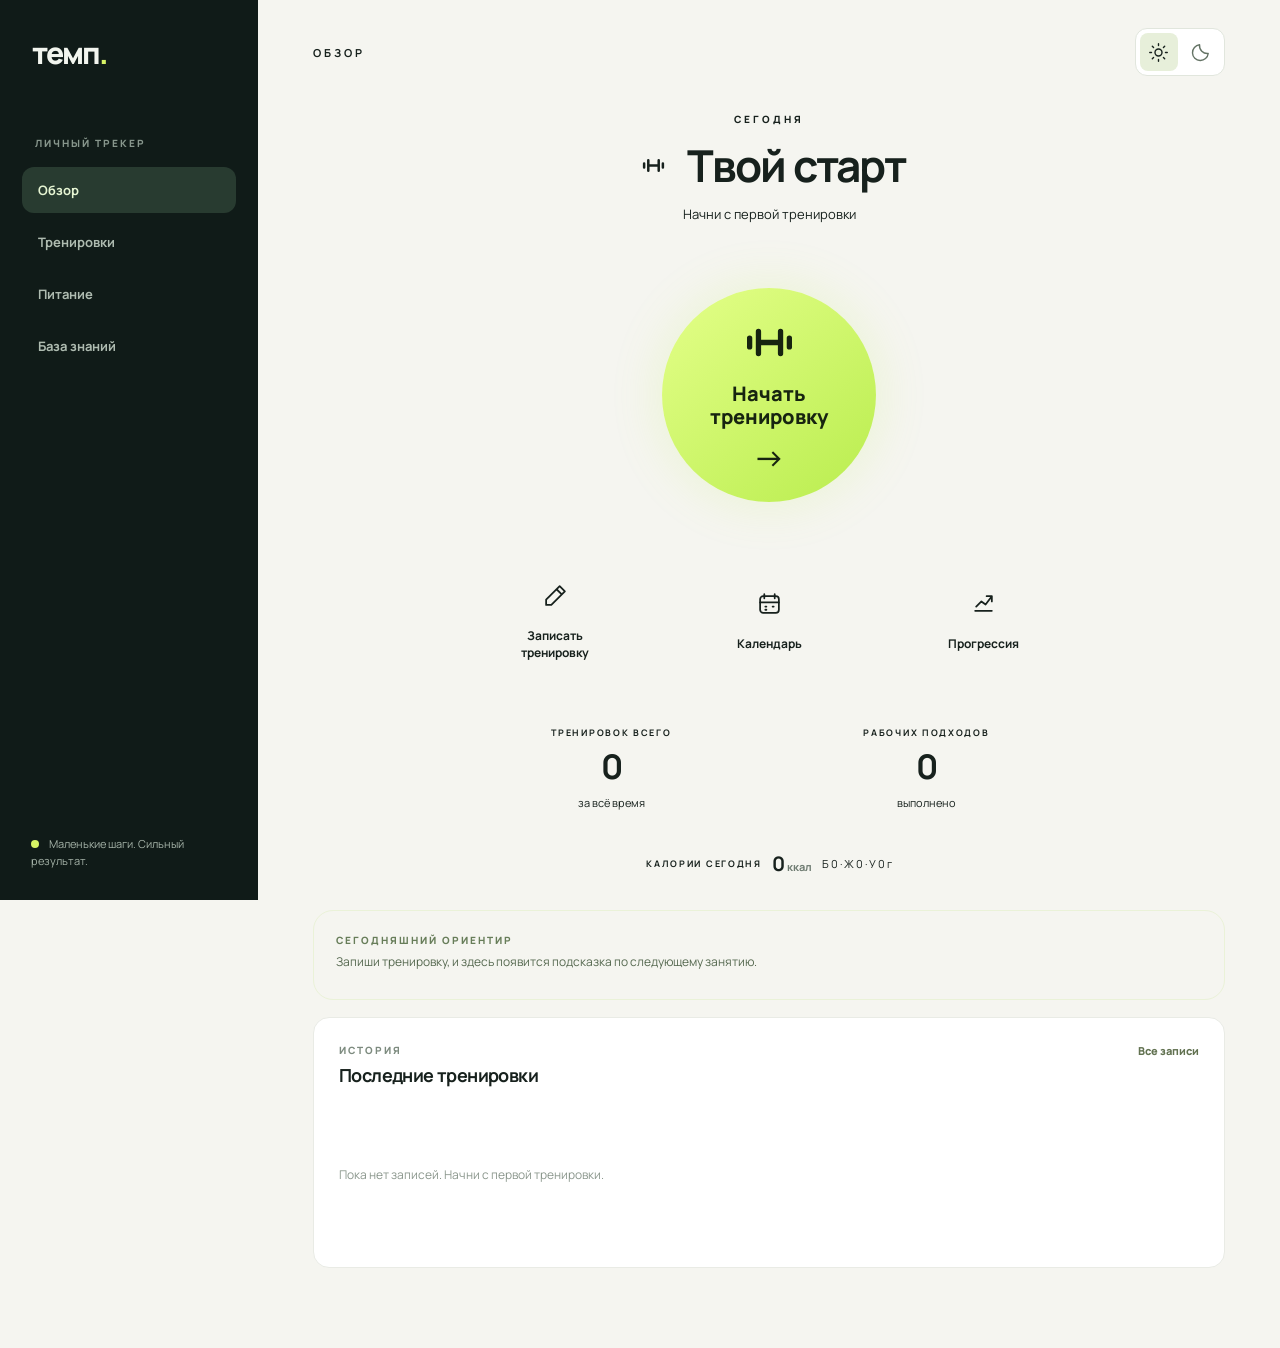
==== index.html @ 6037e53a "Update Темп web preview" ====
<!doctype html>
<html lang="ru">
  <head>
    <meta charset="UTF-8" />
    <meta name="viewport" content="width=device-width, initial-scale=1" />
    <meta name="theme-color" content="#101b18" />
    <meta name="description" content="Дневник тренировок и питания для активной жизни." />
    <link rel="manifest" href="./manifest.webmanifest" />
    <link rel="icon" href="./icon.svg" type="image/svg+xml" />
    <script>
      try {
        const savedTheme = localStorage.getItem("temp-theme-v1");
        document.documentElement.dataset.theme = ["light", "dark"].includes(savedTheme)
          ? savedTheme : (matchMedia("(prefers-color-scheme: dark)").matches ? "dark" : "light");
      } catch { document.documentElement.dataset.theme = "light"; }
    </script>
    <link rel="stylesheet" href="./styles.css?v=40" />
    <style>
      .live-past-sets > summary { display: list-item !important; text-align: left !important; justify-content: flex-start !important; }
      .live-past-title { margin-left: 0 !important; margin-right: auto !important; }
    </style>
    <title>Темп — тренировки и питание</title>
  </head>
  <body>
    <div class="app-shell">
      <aside class="sidebar" aria-label="Навигация">
        <a class="brand" href="#overview" aria-label="Темп, главная"><span>темп<span class="brand-dot">.</span></span></a>
        <div class="sidebar-caption">ЛИЧНЫЙ ТРЕКЕР</div>
        <nav class="nav-list" id="desktop-nav">
          <a href="#overview" data-page="overview"> Обзор</a>
          <a href="#training" data-page="training"> Тренировки</a>
          <a href="#nutrition" data-page="nutrition"> Питание</a>
          <a href="#learn" data-page="learn"> База знаний</a>
        </nav>
        <div class="sidebar-bottom"><span class="pulse-dot"></span> Маленькие шаги. Сильный результат.</div>
      </aside>

      <main id="main-content">
        <header class="topbar">
          <div><div class="eyebrow">ТВОЁ ПРОСТРАНСТВО ДЛЯ РОСТА</div><h1 id="page-title">Обзор</h1></div>
          <div class="topbar-actions"><div class="date-chip" id="today-label"></div><div class="theme-switch" role="group" aria-label="Тема оформления">
            <button type="button" data-theme-choice="light" aria-label="Светлая тема" aria-pressed="true" title="Светлая тема"><svg viewBox="0 0 24 24" aria-hidden="true"><circle cx="12" cy="12" r="4"/><path d="M12 2v2m0 16v2M2 12h2m16 0h2M4.93 4.93l1.42 1.42m11.3 11.3 1.42 1.42M4.93 19.07l1.42-1.42m11.3-11.3 1.42-1.42"/></svg></button>
            <button type="button" data-theme-choice="dark" aria-label="Тёмная тема" aria-pressed="false" title="Тёмная тема"><svg viewBox="0 0 24 24" aria-hidden="true"><path d="M20.8 13.1A9 9 0 0 1 10.9 3.2 9 9 0 1 0 20.8 13.1Z"/></svg></button>
          </div></div>
        </header>

        <section class="page active" id="overview" aria-labelledby="page-title">
          <div class="hero overview-launch">
            <div class="overview-focus"><span class="eyebrow" id="overview-focus-caption">СЕГОДНЯ</span><div class="overview-focus-title"><span class="overview-focus-icon"><svg viewBox="0 0 24 24" fill="none" stroke="currentColor" stroke-width="2.4" stroke-linecap="round" aria-hidden="true"><path d="M7 7v10M17 7v10M3 10v4M21 10v4M7 12h10"/></svg></span><h2 id="overview-focus-name">Твой старт</h2></div><p id="overview-focus-last">Начни с первой тренировки</p></div>
            <div class="start-orbit"><a class="overview-start" id="hero-start" href="#workout-flow"><svg viewBox="0 0 24 24" fill="none" stroke="currentColor" stroke-width="2.4" stroke-linecap="round" aria-hidden="true"><path d="M7 7v10M17 7v10M3 10v4M21 10v4M7 12h10"/></svg><span>Начать<br>тренировку</span><span class="start-arrow" aria-hidden="true">→</span></a></div>
            <div class="hero-actions overview-shortcuts"><a class="hero-record" id="hero-record" href="#workout-record"><span class="shortcut-icon"><svg viewBox="0 0 24 24" fill="none" stroke="currentColor" stroke-width="1.7" stroke-linecap="round" stroke-linejoin="round" aria-hidden="true"><path d="m16 3 5 5L8 21H3v-5Z M13 6l5 5"/></svg></span><span>Записать<br>тренировку</span></a><a class="hero-calendar" href="#calendar"><span class="shortcut-icon"><svg viewBox="0 0 24 24" fill="none" stroke="currentColor" stroke-width="1.7" stroke-linecap="round" aria-hidden="true"><rect x="3" y="5" width="18" height="16" rx="3"/><path d="M7 3v4m10-4v4M3 11h18M8 15h1m6 0h1m-8 3h1"/></svg></span><span>Календарь</span></a><a class="hero-progression" href="#progression"><span class="shortcut-icon"><svg viewBox="0 0 24 24" fill="none" stroke="currentColor" stroke-width="1.7" stroke-linecap="round" stroke-linejoin="round" aria-hidden="true"><path d="M4 19h16M5 15l5-5 4 3 6-8M15 5h5v5"/></svg></span><span>Прогрессия</span></a></div>
            <button class="hero-secondary" id="hero-new" type="button" hidden>Новая тренировка</button>
          </div>
          <div class="section-heading"><div><div class="eyebrow">ГЛАВНОЕ ЗА СЕГОДНЯ</div><h2>Всё под контролем</h2></div></div>
          <div class="stats-grid">
            <article class="stat-card"><span>Тренировок всего</span><strong id="stat-workouts">0</strong><small>за всё время</small></article>
            <article class="stat-card"><span>Рабочих подходов</span><strong id="stat-sets">0</strong><small>выполнено</small></article>
            <article class="stat-card"><span>Калории сегодня</span><strong id="stat-calories">0 <i>ккал</i></strong><small id="stat-macros">Б 0 · Ж 0 · У 0 г</small></article>
          </div>
          <section class="panel today-panel"><div class="eyebrow">СЕГОДНЯШНИЙ ОРИЕНТИР</div><div id="today-plan" class="empty-state">Запиши тренировку, и здесь появится подсказка по следующему занятию.</div></section>
          <div class="two-column">
            <article class="panel"><div class="panel-head"><div><div class="eyebrow">ИСТОРИЯ</div><h3>Последние тренировки</h3></div><a href="#training">Все записи</a></div><div id="recent-workouts" class="empty-state">Пока нет записей. Начни с первой тренировки.</div></article>
            <article class="panel timer-panel"><div class="eyebrow">МЕЖДУ ПОДХОДАМИ</div><h3>Время отдохнуть</h3><div class="timer-display" data-timer-display role="timer" aria-label="Оставшееся время отдыха">02:00</div><p data-timer-status>Выбери время и запусти таймер.</p><div class="timer-actions"><button type="button" data-timer-start="60">1 мин</button><button type="button" data-timer-start="90">1,5 мин</button><button type="button" data-timer-start="120" class="selected">2 мин</button><button type="button" data-timer-start="180">3 мин</button><button type="button" data-timer-stop>Сбросить</button></div></article>
          </div>
          <section class="panel summary-panel" id="latest-summary" hidden></section>
        </section>

        <section class="page" id="progression" aria-label="Прогрессия">
          <a class="record-back" href="#overview">К обзору</a>
          <div class="progression-intro"><div class="eyebrow">ТВОЙ ПРОГРЕСС</div><h2>Сильнее в своём темпе.</h2><p>Смотри изменения по упражнениям, ставь личные цели и выбирай следующий шаг нагрузки.</p></div>
          <details id="progression-profile-details" class="panel progression-profile-details" open><summary>Мой профиль</summary><form id="progression-profile"><div class="progression-profile-grid"><label>Масса тела, кг<input name="weight" type="number" min="20" max="300" step="any" placeholder="Например, 75" /></label><label>Пол для сравнения<select name="sex"><option value="">Не выбран</option><option value="male">Мужчина</option><option value="female">Женщина</option></select></label><label>Рост, см — необязательно<input name="height" type="number" min="100" max="250" step="1" placeholder="Например, 175" /></label><label>Опыт тренировок<select name="experience"><option value="new">Начинаю</option><option value="regular">Тренируюсь регулярно</option><option value="experienced">Есть опыт</option></select></label></div><button class="small-button" type="submit">Сохранить профиль</button><span id="progression-profile-status" class="form-help" role="status"></span><p class="form-help">Профиль хранится на этом устройстве. Масса тела и пол нужны для силовых ориентиров. Рост и опыт сохраняются для информации; личные графики работают без профиля.</p></form></details>
          <div class="progression-tabs" role="group" aria-label="Раздел прогрессии"><button class="food-chip" type="button" data-progression-tab="history" aria-pressed="true">Мой прогресс</button><button class="food-chip" type="button" data-progression-tab="next" aria-pressed="false">Следующий шаг</button><button class="food-chip" type="button" data-progression-tab="standards" aria-pressed="false">Ориентиры силы</button></div>
          <label class="progression-exercise-picker">Упражнение из моей истории<select id="progression-exercise"></select></label>
          <section class="panel progression-section" data-progression-panel="history"><div class="progression-filters"><label>Период<select id="progression-period"><option value="0">Всё время</option><option value="30">30 дней</option><option value="90">90 дней</option></select></label><label>Показатель<select id="progression-metric"><option value="topWeight">Рабочий вес</option><option value="bestEstimate">Оценка 1ПМ</option><option value="volume">Объём работы</option><option value="reps">Повторы</option></select></label></div><div id="progression-history"></div><p class="form-help">Учитываются выполненные занятия до сегодняшней даты. Объём — сумма веса × повторов. Сравнивай одинаковую технику и оборудование; рост объёма сам по себе не измеряет рост мышц.</p></section>
          <section class="panel progression-section" data-progression-panel="next" hidden><div id="progression-next"></div></section>
          <section class="panel progression-section" data-progression-panel="standards" hidden><h3>Ориентиры силы</h3><p class="form-help">Сравни расчётный максимум с приблизительными уровнями для своей массы тела. Здесь можно использовать результат из истории или ввести подход вручную.</p><label>Упражнение со штангой<select id="progression-lift"><option value="bench">Жим штанги лёжа</option><option value="squat">Приседания со штангой</option><option value="deadlift">Становая тяга</option></select></label><div class="progression-filters"><label>Вес с грифом, кг<input id="progression-lift-weight" type="number" min="0.5" max="1000" step="any" placeholder="Из истории" /></label><label>Повторы: 1–10<input id="progression-lift-reps" type="number" min="1" max="10" step="1" placeholder="Например, 5" /></label></div><div id="progression-standards-results"></div></section>
          <details class="panel progression-method"><summary>Как работает прогрессия</summary><p>Прогрессия — постепенное увеличение тренировочного стимула. Можно повышать рабочий вес, делать больше повторов или добавлять объём, сохраняя контроль движения и восстановление.</p><p>Практический вариант — двойная прогрессия: выбрать диапазон повторений, постепенно дойти до его верхней границы в рабочих подходах, затем немного увеличить вес. Конкретный темп зависит от программы, опыта и самочувствия.</p><p>Оценка 1ПМ показывает примерный максимум на одно повторение. Используем формулу Эпли: вес × (1 + повторы / 30); при одном повторе берём фактический вес. Для расчёта здесь используем подходы с 1–10 повторами. Это приближение, особенно для подходов с запасом повторений.</p><p>Числа в «Ориентирах силы» — коэффициенты сообщества Strength Level для мужчин и женщин. Они не учитывают возраст, рост, особенности техники и травмы. Личные изменения результатов полезнее для выбора следующей нагрузки.</p><div class="progression-source-list"><a href="https://acsm.org/resistance-training-guidelines-update-2026/" target="_blank" rel="noopener noreferrer">ACSM · рекомендации 2026</a><a href="https://pubmed.ncbi.nlm.nih.gov/19204579/" target="_blank" rel="noopener noreferrer">ACSM · модели прогрессии</a><a href="https://strengthlevel.com/strength-standards" target="_blank" rel="noopener noreferrer">Strength Level · силовые ориентиры</a></div></details>
        </section>

        <section class="page" id="training" aria-label="Тренировки">
          <div class="page-intro"><div><div class="eyebrow">ТВОЙ ДНЕВНИК</div><h2>Каждый подход<br />имеет значение.</h2><p>Здесь хранится история занятий, упражнений и прогресса. Новую тренировку можно начать за три коротких шага.</p></div><div class="intro-badge">01 / ДВИЖЕНИЕ</div></div>
          <section class="panel training-launch"><div><div class="eyebrow">БЫСТРЫЙ СТАРТ</div><h3>Готов к тренировке?</h3><p>Выбери группу мышц, проверь упражнения и начинай. Прошлые результаты уже будут под рукой.</p></div><button class="button button-dark" id="training-start" type="button">Начать тренировку </button></section>
          <div id="legacy-training-controls" hidden>
          <section class="panel template-panel"><div class="panel-head"><div><div class="eyebrow">ГОТОВЫЕ ДНИ</div><h3>Шаблоны тренировок</h3></div></div><div id="template-list" class="template-grid"></div></section>
          <div class="two-column training-layout">
            <section class="panel form-panel"><div class="panel-head"><div><div class="eyebrow">ПОДГОТОВКА</div><h3>Начать занятие</h3></div></div><form id="session-form"><label>Название тренировки <input name="title" type="text" maxlength="80" placeholder="Например, день ног" required /></label><div class="form-row"><label>Дата <input id="workout-date" name="date" type="date" required /></label><label>Вид активности <select name="activity"><option value="Силовая">Силовая</option><option value="Кроссфит">Кроссфит</option><option value="Бег">Бег</option><option value="Другая">Другая</option></select></label></div><button class="button button-dark" type="submit">Начать тренировку </button><p class="form-help">Выбранный шаблон подскажет упражнения. Их можно менять и дополнять.</p></form></section>
            <section class="panel timer-panel training-timer"><div class="eyebrow">МЕЖДУ ПОДХОДАМИ</div><h3>Таймер отдыха</h3><div class="timer-display" data-timer-display role="timer" aria-label="Оставшееся время отдыха">02:00</div><p data-timer-status>Выбери время и запусти таймер.</p><div class="timer-actions"><button type="button" data-timer-start="60">1 мин</button><button type="button" data-timer-start="90">1,5 мин</button><button type="button" data-timer-start="120" class="selected">2 мин</button><button type="button" data-timer-start="180">3 мин</button><button type="button" data-timer-stop>Сбросить</button></div><label class="auto-rest-label"><input type="checkbox" id="auto-rest" checked /> Автоматически запускать после подхода</label></section>
          </div>
          <section id="active-session" class="panel active-session" hidden></section>
          <section id="finish-summary" class="panel summary-panel" hidden></section>
          </div>
          <section class="panel log-panel session-history"><div class="panel-head"><div><div class="eyebrow">ТВОЙ ПУТЬ</div><h3>История тренировок</h3></div><span class="count-badge" id="workout-count">0 записей</span></div><div id="workout-list" class="empty-state">Здесь появятся твои тренировки.</div></section>
          <section class="panel progress-panel"><div class="panel-head"><div><div class="eyebrow">ПО КАЖДОМУ УПРАЖНЕНИЮ</div><h3>Личная история</h3></div></div><label class="history-date-label">Открыть упражнение <select id="exercise-select"><option value="">Выбери упражнение</option></select></label><div id="exercise-detail" class="empty-state">Выбери упражнение, чтобы увидеть все подходы, рекорды и график.</div></section>
          <section class="panel progress-panel"><div class="panel-head"><div><div class="eyebrow">ДИНАМИКА</div><h3>Прогресс и частота</h3></div></div><div id="progress-list" class="empty-state">После нескольких тренировок здесь появятся изменения по упражнениям.</div><div id="group-list"></div><p class="form-help">Объём = вес × повторения по всем подходам. Процент показывает изменение записанного объёма за последние 4 недели к предыдущим 4 неделям; это не измерение роста мышц.</p></section>
        </section>


        <section class="page" id="calendar" aria-label="Календарь тренировок">
          <div class="calendar-head"><div><div class="eyebrow">ТВОЙ ПЛАН</div><h2>Календарь тренировок</h2></div><button type="button" class="calendar-add" id="calendar-add" aria-label="Добавить тренировку">+</button></div>
          <section class="panel calendar-panel"><div class="calendar-month-bar"><button type="button" id="calendar-prev" aria-label="Предыдущий месяц">‹</button><h3 id="calendar-month"></h3><button type="button" id="calendar-next" aria-label="Следующий месяц">›</button></div><button type="button" class="text-button" id="calendar-today">Сегодня</button><div class="calendar-weekdays" aria-hidden="true"><span>Пн</span><span>Вт</span><span>Ср</span><span>Чт</span><span>Пт</span><span>Сб</span><span>Вс</span></div><div id="calendar-grid" class="calendar-grid"></div><div class="calendar-legend"><span><i class="calendar-mark done"></i>Завершено</span><span><i class="calendar-mark planned"></i>Запланировано</span></div></section>
          <section class="panel calendar-day-panel"><div class="panel-head"><h3 id="calendar-day-title"></h3></div><div id="calendar-day-list"></div></section>
        </section>
        <section class="page" id="workout-record" aria-label="Записать прошедшую тренировку">
          <div class="record-shell">
            <a class="record-back" href="#overview">К обзору</a>
            <div class="eyebrow">УЖЕ ПОТРЕНИРОВАЛСЯ</div>
            <h2 class="flow-title">Записать тренировку</h2>
            <p class="flow-subtitle">Укажи дату, упражнения и сделанные подходы. Результаты попадут в историю и статистику.</p>
            <div id="record-wizard" hidden></div>
            <form id="record-workout-form">
              <div class="panel record-details">
                <label>Дата тренировки<input name="date" type="date" required /></label>
                <details id="record-extra-details" class="record-extra-details" open>
                  <summary>Дополнительно</summary>
                  <div class="record-extra-fields">
                    <label>Название тренировки<input name="title" type="text" maxlength="80" placeholder="Название по выбранным группам" required /></label>
                    <label>Вид активности<select name="activity"><option>Силовая</option><option>Кроссфит</option><option>Бег</option><option>Другая</option></select></label>
                    <label>Длительность, минут — необязательно<input name="duration" type="number" min="1" max="1440" step="1" placeholder="Например, 60" /></label>
                  </div>
                </details>
              </div>
              <datalist id="record-exercise-options"></datalist>
              <div id="record-exercises"></div>
              <button type="button" class="small-button record-add-exercise" id="record-add-exercise">Добавить упражнение</button>
              <button type="submit" class="button button-dark record-save">Сохранить тренировку </button>
            </form>
          </div>
        </section>

        <section class="page" id="workout-flow" aria-label="Подготовка тренировки">
          <div class="flow-shell"><header class="flow-top"><button class="flow-back" id="flow-back" type="button">Назад</button><span id="flow-counter">Шаг 1 из 3</span><button class="flow-close" id="flow-close" type="button">Закрыть</button></header><div class="flow-progress" aria-hidden="true"><span id="flow-progress-fill"></span></div><div id="flow-content"></div><button class="button button-dark flow-primary" id="flow-next" type="button" disabled>Далее </button></div>
        </section>

        <section class="page" id="workout-live" aria-label="Активная тренировка">
          <div class="live-shell"><header class="live-top"><div><div class="eyebrow">ТРЕНИРОВКА ИДЁТ</div><h2 id="live-title">Тренировка</h2><span id="live-duration">00:00:00</span></div></header><div id="live-exercise-nav" class="live-exercise-nav"></div><div class="live-reorder-hint"><span>Удерживай упражнение, чтобы изменить порядок.</span><button type="button" id="live-reorder-dismiss" aria-label="Закрыть подсказку">×</button></div><div id="live-content"></div><div class="live-workout-end"><button class="live-finish" id="live-finish" type="button">Завершить тренировку</button></div></div><div class="live-confirm" id="live-confirm" hidden><div class="live-confirm-card" role="dialog" aria-modal="true" aria-labelledby="live-confirm-title"><div class="eyebrow">ЗАВЕРШЕНИЕ</div><h3 id="live-confirm-title">Завершить тренировку?</h3><p>Записанные подходы сохранятся, и ты увидишь результат занятия.</p><div><button type="button" id="live-confirm-cancel">Продолжить занятие</button><button type="button" id="live-confirm-yes">Завершить тренировку</button></div></div></div>
        </section>

        <section class="page" id="workout-result" aria-label="Результат тренировки"><div class="result-shell" id="result-content"></div></section>

        <section class="page" id="nutrition" aria-label="Питание">
          <div class="page-intro"><div><div class="eyebrow">ТОПЛИВО ДЛЯ ТЕЛА</div><h2>Питание<br />без догадок.</h2><p>Выбирай блюда, указывай порцию — калории и БЖУ посчитаются автоматически.</p></div><div class="intro-badge">02 / ПИТАНИЕ</div></div>
          <div class="macro-grid"><div class="macro-card"><span>КАЛОРИИ</span><strong id="total-calories">0</strong><small>ккал <span class="macro-period">сегодня</span></small></div><div class="macro-card"><span>БЕЛКИ</span><strong id="total-protein">0</strong><small>г <span class="macro-period">сегодня</span></small></div><div class="macro-card"><span>ЖИРЫ</span><strong id="total-fat">0</strong><small>г <span class="macro-period">сегодня</span></small></div><div class="macro-card"><span>УГЛЕВОДЫ</span><strong id="total-carbs">0</strong><small>г <span class="macro-period">сегодня</span></small></div></div>
          <div class="nutrition-layout">
            <section class="panel food-catalog-panel">
              <form id="food-form">
                <div class="food-context-row"><label>Дата<input id="food-date" name="date" type="date" required /></label><select name="meal" hidden aria-label="Приём пищи"><option>Завтрак</option><option>Обед</option><option>Ужин</option><option>Перекус</option></select></div>
                <div id="food-meal-buttons" class="food-chip-row" role="group" aria-label="Приём пищи"></div>
                <label class="food-search-label">Что ели?<input id="food-search" type="search" placeholder="Например, борщ, овсянка или банан" autocomplete="off" /></label>
                <div class="food-results-head"><span id="food-results-caption"></span><button type="button" id="food-own-mode" class="text-button">+ Своё блюдо</button></div>
                <div id="food-search-results" class="food-search-results"></div>
                <div id="food-tabs" class="food-chip-row" role="group" aria-label="Список продуктов"></div>
                <details class="food-category-picker" open><summary>Категории</summary><div id="food-categories" class="food-chip-row" role="group" aria-label="Категории продуктов"></div></details>
                <section id="food-entry" class="food-entry" hidden>
                  <div class="panel-head"><h3 id="food-selected-name"></h3><button type="button" id="food-entry-close" class="icon-button" aria-label="Отменить добавление">×</button></div>
                  <p id="food-selected-source" class="form-help"></p>
                  <fieldset id="food-own-fields" hidden disabled><label>Название блюда<input id="food-own-name" type="text" maxlength="80" required /></label><p class="form-help">Значения на 100 г</p><div class="food-own-grid"><label>Ккал<input id="food-own-calories" type="number" min="0" max="10000" step="any" required /></label><label>Белки, г<input id="food-own-protein" type="number" min="0" max="100" step="any" required /></label><label>Жиры, г<input id="food-own-fat" type="number" min="0" max="100" step="any" required /></label><label>Углеводы, г<input id="food-own-carbs" type="number" min="0" max="100" step="any" required /></label></div></fieldset>
                  <div class="food-chip-row food-portion-options"><button type="button" class="food-chip" data-food-portion="100">100 г</button><button type="button" class="food-chip" data-food-portion="portion">Средняя порция</button><button type="button" class="food-chip" data-food-portion="custom">Свой вес</button></div>
                  <label>Сколько съели, г<input id="food-grams" type="text" inputmode="decimal" required disabled /></label>
                  <p id="food-portion-note" class="form-help"></p><div id="food-preview" class="food-preview" aria-live="polite"></div>
                  <button class="button button-dark" id="food-save" type="submit">Добавить в дневник</button>
                </section>
              </form>
              <details class="food-source-details"><summary>О справочнике</summary><p>101 продукт и блюдо из <a href="https://fdc.nal.usda.gov/download-datasets/" target="_blank" rel="noopener noreferrer">USDA FoodData Central · FNDDS 2021–2023</a>, открытые данные CC0. Названия переведены на русский. Порции взяты из справочных бытовых мер USDA; это ориентиры, а не измеренный средний вес. У готового блюда БЖУ зависят от рецепта. Если нужной позиции нет, добавь своё блюдо.</p></details>
            </section>
            <section class="panel food-diary-panel"><div class="panel-head"><div><div class="eyebrow">ДНЕВНИК ПИТАНИЯ</div><h3>Записи за <span id="food-list-date">сегодня</span></h3></div></div><label class="history-date-label">Посмотреть дату<input id="food-view-date" type="date" /></label><div id="food-list"></div></section>
          </div>
        </section>

        <section class="page" id="learn" aria-label="База знаний"><div class="page-intro"><div><div class="eyebrow">УЧИСЬ В СВОЁМ ТЕМПЕ</div><h2>Сильный старт<br />начинается с основ.</h2><p>Короткие ориентиры для тех, кто только выстраивает привычку тренироваться.</p></div><div class="intro-badge">03 / ЗНАНИЯ</div></div><div class="knowledge-tabs" role="tablist" aria-label="Разделы знаний"><button id="knowledge-exercises-tab" type="button" role="tab" aria-selected="true" aria-controls="knowledge-exercises">Упражнения</button><button id="knowledge-basics-tab" type="button" role="tab" aria-selected="false" aria-controls="knowledge-basics" tabindex="-1">Основы</button></div><div id="knowledge-exercises" role="tabpanel" aria-labelledby="knowledge-exercises-tab"><div class="exercise-library-intro"><h3>Упражнения по группам мышц</h3><p>Выбери группу и открой упражнение, чтобы посмотреть технику. Многие упражнения нагружают сразу несколько групп мышц.</p></div><div class="muscle-filters" role="group" aria-label="Группы мышц"><button type="button" data-muscle="legs" aria-pressed="true" aria-controls="muscle-legs">Ноги<span>6</span></button><button type="button" data-muscle="glutes" aria-pressed="false" aria-controls="muscle-glutes">Ягодицы<span>5</span></button><button type="button" data-muscle="back" aria-pressed="false" aria-controls="muscle-back">Спина<span>5</span></button><button type="button" data-muscle="chest" aria-pressed="false" aria-controls="muscle-chest">Грудь<span>5</span></button><button type="button" data-muscle="shoulders" aria-pressed="false" aria-controls="muscle-shoulders">Плечи<span>4</span></button><button type="button" data-muscle="arms" aria-pressed="false" aria-controls="muscle-arms">Руки<span>5</span></button><button type="button" data-muscle="core" aria-pressed="false" aria-controls="muscle-core">Пресс и корпус<span>5</span></button></div><section id="muscle-legs" class="muscle-section" aria-label="Ноги"><div class="section-heading"><h3>Ноги</h3><p>6 популярных упражнений</p></div><div class="exercise-library-list"><details class="exercise-guide"><summary><div><h4>Приседания со штангой</h4><p>Квадрицепсы, ягодицы</p></div><svg viewBox="0 0 24 24" aria-hidden="true"><path d="m6 9 6 6 6-6"/></svg></summary><div class="exercise-guide-body"><h5>Как выполнять</h5><ol><li>Поставь стопы примерно на ширине плеч, носки слегка разверни. Штанга лежит на верхней части спины, а не на шее.</li><li>Напряги корпус и опустись, сгибая колени и таз. Колени движутся в направлении носков, стопы остаются на полу.</li><li>Поднимись без рывка. Выбирай глубину, на которой сохраняешь устойчивость и контроль спины.</li></ol></div></details><details class="exercise-guide"><summary><div><h4>Жим ногами</h4><p>Квадрицепсы, ягодицы</p></div><svg viewBox="0 0 24 24" aria-hidden="true"><path d="m6 9 6 6 6-6"/></svg></summary><div class="exercise-guide-body"><h5>Как выполнять</h5><ol><li>Прижми спину и таз к спинке, поставь стопы на платформу примерно на ширине плеч.</li><li>Опускай платформу, пока таз остаётся прижатым к сиденью. Колени направляй по линии носков.</li><li>Выжми платформу, сохраняя небольшой запас до полного выпрямления коленей. Не отрывай таз и не помогай руками.</li></ol></div></details><details class="exercise-guide"><summary><div><h4>Выпады с гантелями</h4><p>Квадрицепсы, ягодицы</p></div><svg viewBox="0 0 24 24" aria-hidden="true"><path d="m6 9 6 6 6-6"/></svg></summary><div class="exercise-guide-body"><h5>Как выполнять</h5><ol><li>Встань ровно, гантели держи по бокам. Сделай шаг назад, оставляя стопы на двух параллельных линиях.</li><li>Опускайся, сгибая обе ноги; передняя стопа полностью на полу. Корпус остаётся устойчивым.</li><li>Оттолкнись передней ногой и вернись в исходное положение. Не заваливай колено внутрь.</li></ol></div></details><details class="exercise-guide"><summary><div><h4>Разгибание ног</h4><p>Квадрицепсы</p></div><svg viewBox="0 0 24 24" aria-hidden="true"><path d="m6 9 6 6 6-6"/></svg></summary><div class="exercise-guide-body"><h5>Как выполнять</h5><ol><li>Настрой сиденье так, чтобы коленный сустав совпадал с осью тренажёра. Валик расположи над голеностопом.</li><li>Разгибай ноги плавно, удерживая таз и спину на сиденье.</li><li>Медленно опусти вес. Не подбрасывай его и не ударяй коленями в крайнее положение.</li></ol></div></details><details class="exercise-guide"><summary><div><h4>Сгибание ног</h4><p>Задняя поверхность бедра</p></div><svg viewBox="0 0 24 24" aria-hidden="true"><path d="m6 9 6 6 6-6"/></svg></summary><div class="exercise-guide-body"><h5>Как выполнять</h5><ol><li>Настрой тренажёр под свой рост: колено совпадает с осью вращения, валик лежит на нижней части голени.</li><li>Сгибай колени, не поднимая таз и не прогибаясь в пояснице.</li><li>Верни ноги плавно, сохраняя контроль. Не используй рывок корпуса.</li></ol></div></details><details class="exercise-guide"><summary><div><h4>Подъёмы на носки</h4><p>Икры</p></div><svg viewBox="0 0 24 24" aria-hidden="true"><path d="m6 9 6 6 6-6"/></svg></summary><div class="exercise-guide-body"><h5>Как выполнять</h5><ol><li>Встань у опоры или в тренажёре. Держи корпус ровно; колени не блокируй.</li><li>Поднимись на носки настолько высоко, насколько можешь без потери равновесия.</li><li>Медленно опусти пятки. Не пружинь и не заваливай стопы наружу.</li></ol></div></details></div></section><section id="muscle-glutes" class="muscle-section" hidden aria-label="Ягодицы"><div class="section-heading"><h3>Ягодицы</h3><p>5 популярных упражнений</p></div><div class="exercise-library-list"><details class="exercise-guide"><summary><div><h4>Ягодичный мост</h4><p>Ягодицы</p></div><svg viewBox="0 0 24 24" aria-hidden="true"><path d="m6 9 6 6 6-6"/></svg></summary><div class="exercise-guide-body"><h5>Как выполнять</h5><ol><li>Ляг на спину, согни ноги и поставь стопы на пол. В верхней точке голени примерно вертикальны.</li><li>Подними таз, опираясь на стопы и напрягая ягодицы.</li><li>Остановись, когда корпус и бёдра образуют линию. Не переразгибай поясницу; опускай таз плавно.</li></ol></div></details><details class="exercise-guide"><summary><div><h4>Хип-траст</h4><p>Ягодицы</p></div><svg viewBox="0 0 24 24" aria-hidden="true"><path d="m6 9 6 6 6-6"/></svg></summary><div class="exercise-guide-body"><h5>Как выполнять</h5><ol><li>Упрись верхней частью спины в устойчивую скамью. Поставь стопы на пол; при использовании штанги положи мягкую накладку на таз.</li><li>Подними таз, удерживая подбородок слегка опущенным и рёбра под контролем.</li><li>Вверху голени примерно вертикальны, движение заканчивается разгибанием таза, а не поясницы. Опусти вес плавно.</li></ol></div></details><details class="exercise-guide"><summary><div><h4>Румынская тяга</h4><p>Ягодицы, задняя поверхность бедра</p></div><svg viewBox="0 0 24 24" aria-hidden="true"><path d="m6 9 6 6 6-6"/></svg></summary><div class="exercise-guide-body"><h5>Как выполнять</h5><ol><li>Поставь стопы на ширине таза. Держи вес перед собой, колени слегка согни.</li><li>Отводи таз назад, ведя вес близко к ногам. Сохраняй устойчивую спину и напряжённый корпус.</li><li>Опускайся до натяжения задней поверхности бедра без округления спины. Вернись, разгибая таз; не отклоняйся назад.</li></ol></div></details><details class="exercise-guide"><summary><div><h4>Болгарские выпады</h4><p>Ягодицы, квадрицепсы</p></div><svg viewBox="0 0 24 24" aria-hidden="true"><path d="m6 9 6 6 6-6"/></svg></summary><div class="exercise-guide-body"><h5>Как выполнять</h5><ol><li>Положи подъём задней стопы на невысокую устойчивую скамью. Переднюю стопу поставь достаточно далеко для устойчивого приседа.</li><li>Опускай таз вниз, сгибая переднюю ногу. Держи колено по линии носка; небольшой наклон корпуса допустим.</li><li>Поднимись за счёт передней ноги. Начни без веса и используй опору, если сложно удержать равновесие.</li></ol></div></details><details class="exercise-guide"><summary><div><h4>Отведение ноги в кроссовере</h4><p>Ягодицы</p></div><svg viewBox="0 0 24 24" aria-hidden="true"><path d="m6 9 6 6 6-6"/></svg></summary><div class="exercise-guide-body"><h5>Как выполнять</h5><ol><li>Закрепи манжету на голени, встань лицом к блоку и возьмись за опору. Корпус устойчивый.</li><li>Отведи ногу назад небольшой контролируемой амплитудой.</li><li>Верни ногу плавно. Не раскачивай корпус и не заменяй движение прогибом в пояснице.</li></ol></div></details></div></section><section id="muscle-back" class="muscle-section" hidden aria-label="Спина"><div class="section-heading"><h3>Спина</h3><p>5 популярных упражнений</p></div><div class="exercise-library-list"><details class="exercise-guide"><summary><div><h4>Тяга верхнего блока</h4><p>Широчайшие, верх спины</p></div><svg viewBox="0 0 24 24" aria-hidden="true"><path d="m6 9 6 6 6-6"/></svg></summary><div class="exercise-guide-body"><h5>Как выполнять</h5><ol><li>Настрой упор для бёдер, возьмись за рукоять удобным хватом. Корпус слегка отклонён назад.</li><li>Тяни рукоять к верхней части груди, направляя локти вниз. Не тяни блок за голову.</li><li>Верни руки плавно, без раскачивания корпуса и рывка поясницей.</li></ol></div></details><details class="exercise-guide"><summary><div><h4>Горизонтальная тяга</h4><p>Средняя часть спины, широчайшие</p></div><svg viewBox="0 0 24 24" aria-hidden="true"><path d="m6 9 6 6 6-6"/></svg></summary><div class="exercise-guide-body"><h5>Как выполнять</h5><ol><li>Сядь устойчиво, колени слегка согнуты. Держи спину в удобном нейтральном положении.</li><li>Тяни рукоять к нижним рёбрам, направляя локти назад и сближая лопатки без чрезмерного подъёма плеч.</li><li>Плавно выпрями руки. Не превращай упражнение в наклоны корпуса вперёд и назад.</li></ol></div></details><details class="exercise-guide"><summary><div><h4>Тяга гантели с опорой</h4><p>Широчайшие, средняя часть спины</p></div><svg viewBox="0 0 24 24" aria-hidden="true"><path d="m6 9 6 6 6-6"/></svg></summary><div class="exercise-guide-body"><h5>Как выполнять</h5><ol><li>Обопрись рукой на устойчивую скамью. Отведи таз назад и удерживай корпус почти параллельно полу.</li><li>Тяни гантель к тазу, ведя локоть назад. Не разворачивай корпус вслед за весом.</li><li>Опускай гантель плавно и сохраняй устойчивость поясницы.</li></ol></div></details><details class="exercise-guide"><summary><div><h4>Подтягивания</h4><p>Широчайшие, бицепс</p></div><svg viewBox="0 0 24 24" aria-hidden="true"><path d="m6 9 6 6 6-6"/></svg></summary><div class="exercise-guide-body"><h5>Как выполнять</h5><ol><li>Возьмись за перекладину удобным хватом. Начни из контролируемого виса, без болезненного натяжения плеч.</li><li>Подтягивай корпус, направляя локти вниз, без махов ногами и рывков.</li><li>Опускайся плавно. При необходимости используй тренажёр с противовесом или резинку.</li></ol></div></details><details class="exercise-guide"><summary><div><h4>Тяга штанги в наклоне</h4><p>Средняя часть спины, широчайшие</p></div><svg viewBox="0 0 24 24" aria-hidden="true"><path d="m6 9 6 6 6-6"/></svg></summary><div class="exercise-guide-body"><h5>Как выполнять</h5><ol><li>Слегка согни колени, отведи таз назад и наклони корпус. Напряги корпус, удерживай спину устойчивой.</li><li>Тяни штангу к нижним рёбрам или верхней части живота, не меняя угол корпуса.</li><li>Опусти вес плавно. Не подбрасывай штангу разгибанием поясницы.</li></ol></div></details></div></section><section id="muscle-chest" class="muscle-section" hidden aria-label="Грудь"><div class="section-heading"><h3>Грудь</h3><p>5 популярных упражнений</p></div><div class="exercise-library-list"><details class="exercise-guide"><summary><div><h4>Жим лёжа</h4><p>Грудные, трицепс</p></div><svg viewBox="0 0 24 24" aria-hidden="true"><path d="m6 9 6 6 6-6"/></svg></summary><div class="exercise-guide-body"><h5>Как выполнять</h5><ol><li>Ляг на скамью: стопы на полу, таз и верх спины на опоре. Лопатки устойчивы, запястья над предплечьями.</li><li>Опускай штангу к груди плавно; локти не разводи строго в стороны. Выбери комфортную для плеч траекторию.</li><li>Выжми вес без отрыва таза и отбива от груди. Используй страховочные упоры или помощь страхующего.</li></ol></div></details><details class="exercise-guide"><summary><div><h4>Жим гантелей лёжа</h4><p>Грудные, трицепс</p></div><svg viewBox="0 0 24 24" aria-hidden="true"><path d="m6 9 6 6 6-6"/></svg></summary><div class="exercise-guide-body"><h5>Как выполнять</h5><ol><li>Ляг на скамью, поставь стопы на пол. Держи гантели над грудью, кисти устойчивы.</li><li>Плавно опускай гантели по бокам груди до комфортной глубины. Предплечья примерно вертикальны.</li><li>Выжми гантели, не сталкивая их и не поднимая плечи к ушам.</li></ol></div></details><details class="exercise-guide"><summary><div><h4>Жим гантелей на наклонной скамье</h4><p>Верх грудных, передние дельты</p></div><svg viewBox="0 0 24 24" aria-hidden="true"><path d="m6 9 6 6 6-6"/></svg></summary><div class="exercise-guide-body"><h5>Как выполнять</h5><ol><li>Установи небольшой наклон скамьи — примерно 15–30 градусов. Прижми таз и верх спины к опоре.</li><li>Опускай гантели по бокам верхней части груди, удерживая локти под кистями.</li><li>Выжми вес плавно. Не увеличивай прогиб поясницы ради завершения повторения.</li></ol></div></details><details class="exercise-guide"><summary><div><h4>Отжимания</h4><p>Грудные, трицепс, корпус</p></div><svg viewBox="0 0 24 24" aria-hidden="true"><path d="m6 9 6 6 6-6"/></svg></summary><div class="exercise-guide-body"><h5>Как выполнять</h5><ol><li>Поставь ладони немного шире плеч. Удерживай корпус ровной линией от головы до пяток.</li><li>Сгибай локти, опуская грудь к полу. Локти направляй немного назад, а не строго в стороны.</li><li>Оттолкнись от пола без провисания поясницы. Для облегчения опирайся руками на устойчивую возвышенность.</li></ol></div></details><details class="exercise-guide"><summary><div><h4>Сведение рук в кроссовере</h4><p>Грудные</p></div><svg viewBox="0 0 24 24" aria-hidden="true"><path d="m6 9 6 6 6-6"/></svg></summary><div class="exercise-guide-body"><h5>Как выполнять</h5><ol><li>Настрой блоки примерно на уровне плеч, встань устойчиво. Локти слегка согнуты.</li><li>Своди руки перед грудью по дуге, сохраняя угол в локтях и устойчивый корпус.</li><li>Разведи руки плавно до комфортного растяжения. Не уводи плечи далеко назад.</li></ol></div></details></div></section><section id="muscle-shoulders" class="muscle-section" hidden aria-label="Плечи"><div class="section-heading"><h3>Плечи</h3><p>4 популярных упражнений</p></div><div class="exercise-library-list"><details class="exercise-guide"><summary><div><h4>Жим гантелей сидя</h4><p>Передние и средние дельты, трицепс</p></div><svg viewBox="0 0 24 24" aria-hidden="true"><path d="m6 9 6 6 6-6"/></svg></summary><div class="exercise-guide-body"><h5>Как выполнять</h5><ol><li>Сядь на скамью со спинкой, стопы на полу. Держи гантели у плеч, локти немного перед корпусом.</li><li>Выжми гантели вверх в комфортной траектории. Не выгибай поясницу и не поднимай рёбра.</li><li>Опусти вес плавно до удобной для плеч глубины.</li></ol></div></details><details class="exercise-guide"><summary><div><h4>Махи гантелями в стороны</h4><p>Средние дельты</p></div><svg viewBox="0 0 24 24" aria-hidden="true"><path d="m6 9 6 6 6-6"/></svg></summary><div class="exercise-guide-body"><h5>Как выполнять</h5><ol><li>Встань устойчиво, держи лёгкие гантели по бокам. Локти слегка согни.</li><li>Поднимай руки в стороны и немного вперёд примерно до уровня плеч.</li><li>Опускай вес медленно. Не раскачивай корпус, не пожимай плечами и не разворачивай кисти резко вниз.</li></ol></div></details><details class="exercise-guide"><summary><div><h4>Обратная бабочка</h4><p>Задние дельты, верх спины</p></div><svg viewBox="0 0 24 24" aria-hidden="true"><path d="m6 9 6 6 6-6"/></svg></summary><div class="exercise-guide-body"><h5>Как выполнять</h5><ol><li>Настрой сиденье так, чтобы рукояти были примерно на уровне плеч. Грудь прижми к опоре.</li><li>Разводи руки назад, сохраняя небольшой сгиб локтей и не поднимая плечи.</li><li>Верни руки плавно. Не отрывай грудь от опоры и не делай рывков.</li></ol></div></details><details class="exercise-guide"><summary><div><h4>Разведение гантелей в наклоне</h4><p>Задние дельты</p></div><svg viewBox="0 0 24 24" aria-hidden="true"><path d="m6 9 6 6 6-6"/></svg></summary><div class="exercise-guide-body"><h5>Как выполнять</h5><ol><li>Наклони корпус, отводя таз назад, или ляг грудью на наклонную скамью. Возьми лёгкие гантели.</li><li>Разводи руки в стороны, слегка сгибая локти. Корпус сохраняет положение.</li><li>Опускай вес плавно. Не помогай движению разгибанием спины.</li></ol></div></details></div></section><section id="muscle-arms" class="muscle-section" hidden aria-label="Руки"><div class="section-heading"><h3>Руки</h3><p>5 популярных упражнений</p></div><div class="exercise-library-list"><details class="exercise-guide"><summary><div><h4>Сгибание рук с гантелями</h4><p>Бицепс</p></div><svg viewBox="0 0 24 24" aria-hidden="true"><path d="m6 9 6 6 6-6"/></svg></summary><div class="exercise-guide-body"><h5>Как выполнять</h5><ol><li>Встань ровно, держи гантели по бокам, локти близко к корпусу.</li><li>Сгибай руки без движения плеч вперёд. Ладони можно плавно разворачивать вверх.</li><li>Опускай гантели медленно. Не отклоняйся назад и не раскачивай вес.</li></ol></div></details><details class="exercise-guide"><summary><div><h4>Молотковые сгибания</h4><p>Бицепс, плечевая мышца, предплечья</p></div><svg viewBox="0 0 24 24" aria-hidden="true"><path d="m6 9 6 6 6-6"/></svg></summary><div class="exercise-guide-body"><h5>Как выполнять</h5><ol><li>Держи гантели так, чтобы ладони смотрели друг на друга. Корпус устойчивый.</li><li>Сгибай локти, сохраняя нейтральный хват и положение плеч.</li><li>Опускай вес плавно; не сгибай кисти и не делай махов корпусом.</li></ol></div></details><details class="exercise-guide"><summary><div><h4>Сгибание рук со штангой</h4><p>Бицепс</p></div><svg viewBox="0 0 24 24" aria-hidden="true"><path d="m6 9 6 6 6-6"/></svg></summary><div class="exercise-guide-body"><h5>Как выполнять</h5><ol><li>Возьми прямой или EZ-гриф удобным хватом. Запястья держи ровно, локти около корпуса.</li><li>Подними вес за счёт сгибания локтей, без наклона корпуса назад.</li><li>Плавно опусти штангу. Выбирай гриф и ширину хвата, при которых кистям комфортно.</li></ol></div></details><details class="exercise-guide"><summary><div><h4>Разгибание рук на блоке</h4><p>Трицепс</p></div><svg viewBox="0 0 24 24" aria-hidden="true"><path d="m6 9 6 6 6-6"/></svg></summary><div class="exercise-guide-body"><h5>Как выполнять</h5><ol><li>Встань у верхнего блока, слегка согни колени. Локти расположи около корпуса.</li><li>Разгибай руки вниз, сохраняя плечи неподвижными и кисти устойчивыми.</li><li>Верни рукоять плавно, сгибая локти. Не наваливайся на неё всем телом.</li></ol></div></details><details class="exercise-guide"><summary><div><h4>Разгибание рук с гантелью над головой</h4><p>Трицепс</p></div><svg viewBox="0 0 24 24" aria-hidden="true"><path d="m6 9 6 6 6-6"/></svg></summary><div class="exercise-guide-body"><h5>Как выполнять</h5><ol><li>Сядь устойчиво или встань, удерживая гантель двумя руками над головой. Напряги корпус.</li><li>Согни локти, опуская гантель за голову до комфортной глубины. Плечи сохраняют положение.</li><li>Разогни руки без рывка и прогиба поясницы. Если плечам некомфортно, выбери разгибание на блоке.</li></ol></div></details></div></section><section id="muscle-core" class="muscle-section" hidden aria-label="Пресс и корпус"><div class="section-heading"><h3>Пресс и корпус</h3><p>5 популярных упражнений</p></div><div class="exercise-library-list"><details class="exercise-guide"><summary><div><h4>Планка</h4><p>Мышцы корпуса</p></div><svg viewBox="0 0 24 24" aria-hidden="true"><path d="m6 9 6 6 6-6"/></svg></summary><div class="exercise-guide-body"><h5>Как выполнять</h5><ol><li>Поставь локти под плечами, опирайся на предплечья и носки. Удерживай тело ровной линией.</li><li>Напряги живот и ягодицы, дыши спокойно. Не провисай в пояснице и не поднимай таз высоко.</li><li>Заканчивай подход, когда перестаёшь удерживать положение; увеличивай время постепенно.</li></ol></div></details><details class="exercise-guide"><summary><div><h4>Скручивания</h4><p>Прямая мышца живота</p></div><svg viewBox="0 0 24 24" aria-hidden="true"><path d="m6 9 6 6 6-6"/></svg></summary><div class="exercise-guide-body"><h5>Как выполнять</h5><ol><li>Ляг на спину, согни колени, стопы поставь на пол. Руки у груди или легко касаются головы.</li><li>На выдохе слегка подними лопатки, приближая рёбра к тазу.</li><li>Опустись плавно. Не тяни голову руками и не пытайся полностью сесть.</li></ol></div></details><details class="exercise-guide"><summary><div><h4>Обратные скручивания</h4><p>Мышцы живота</p></div><svg viewBox="0 0 24 24" aria-hidden="true"><path d="m6 9 6 6 6-6"/></svg></summary><div class="exercise-guide-body"><h5>Как выполнять</h5><ol><li>Ляг на спину, согни ноги и подними их. Руки лежат по бокам корпуса.</li><li>На выдохе слегка подкрути таз, поднимая его от пола без размаха ногами.</li><li>Верни таз плавно. Движение небольшое; не переносись на шею.</li></ol></div></details><details class="exercise-guide"><summary><div><h4>Боковая планка</h4><p>Косые мышцы живота, стабилизаторы корпуса</p></div><svg viewBox="0 0 24 24" aria-hidden="true"><path d="m6 9 6 6 6-6"/></svg></summary><div class="exercise-guide-body"><h5>Как выполнять</h5><ol><li>Ляг на бок, поставь локоть под плечом. Для облегчения согни колени.</li><li>Подними таз, сохраняя корпус ровным и не разворачивая грудь к полу.</li><li>Дыши спокойно; закончи, когда положение начинает теряться. Повтори на другую сторону.</li></ol></div></details><details class="exercise-guide"><summary><div><h4>Мёртвый жук</h4><p>Стабилизаторы корпуса</p></div><svg viewBox="0 0 24 24" aria-hidden="true"><path d="m6 9 6 6 6-6"/></svg></summary><div class="exercise-guide-body"><h5>Как выполнять</h5><ol><li>Ляг на спину, подними руки и согнутые ноги. Удерживай рёбра и таз в устойчивом положении.</li><li>Плавно опускай противоположные руку и ногу, не увеличивая прогиб поясницы.</li><li>Вернись и поменяй сторону. Сократи амплитуду, если поясница начинает отрываться от пола.</li></ol></div></details></div></section><p class="form-help library-note">Начни с лёгкого веса и контролируемых движений. Если появляется резкая боль, останови упражнение.</p></div><div id="knowledge-basics" role="tabpanel" aria-labelledby="knowledge-basics-tab" hidden><div class="knowledge-grid"><article class="knowledge-card"><span>01 / СИЛОВЫЕ</span><h3>Начни с техники</h3><p>Подбирай вес, при котором можешь сохранять контроль движения. Записывай подходы и увеличивай нагрузку постепенно.</p></article><article class="knowledge-card"><span>02 / БЕГ</span><h3>Темп важнее рывка</h3><p>Первые пробежки делай комфортными. Чередуй бег и ходьбу, отмечай время и самочувствие.</p></article><article class="knowledge-card"><span>03 / ВОССТАНОВЛЕНИЕ</span><h3>Отдых — часть плана</h3><p>Оставляй время на сон и восстановление. Усталость и боль — сигнал пересмотреть нагрузку.</p></article></div></div></section>
      </main>
      <nav class="mobile-nav" aria-label="Мобильная навигация"><a href="#overview" data-page="overview"><svg class="nav-icon" viewBox="0 0 24 24" aria-hidden="true"><rect x="3" y="3" width="7" height="7" rx="1.5"/><rect x="14" y="3" width="7" height="7" rx="1.5"/><rect x="3" y="14" width="7" height="7" rx="1.5"/><rect x="14" y="14" width="7" height="7" rx="1.5"/></svg><span class="nav-label">Обзор</span></a><a href="#training" data-page="training"><svg class="nav-icon" viewBox="0 0 24 24" aria-hidden="true"><path d="M6 8v8m12-8v8M3 10v4m18-4v4M6 12h12"/><rect x="4" y="6" width="4" height="12" rx="1"/><rect x="16" y="6" width="4" height="12" rx="1"/></svg><span class="nav-label">Тренировки</span></a><a href="#nutrition" data-page="nutrition"><svg class="nav-icon" viewBox="0 0 24 24" aria-hidden="true"><path d="M5 3v6a2 2 0 0 0 4 0V3M7 3v18m12 0V3c-3 2-4 5-4 8h4"/></svg><span class="nav-label">Питание</span></a><a href="#learn" data-page="learn"><svg class="nav-icon" viewBox="0 0 24 24" aria-hidden="true"><path d="M12 5v16m0-16C9 3 5 3 2 4v15c3-1 7-1 10 2 3-3 7-3 10-2V4c-3-1-7-1-10 1Z"/></svg><span class="nav-label">Знания</span></a></nav>
    </div>
    <script src="./app.js?v=40" type="module"></script>
  </body>
</html>
---- styles.css ----
@import url('https://fonts.googleapis.com/css2?family=DM+Sans:wght@400;500;600;700&family=Manrope:wght@400;500;600;700;800&display=swap');
:root{font-family:Manrope,Arial,sans-serif;color:var(--text,#17211d);background:var(--canvas,#f5f5f0);font-synthesis:none}*{box-sizing:border-box}body{margin:0}button,input,select{font:inherit}a{text-decoration:none;color:inherit}.app-shell{min-height:100vh;display:grid;grid-template-columns:258px minmax(0,1fr)}.sidebar{background:var(--hero,#101b18);color:var(--muted,#f2f5ee);padding:31px 22px;display:flex;flex-direction:column;position:sticky;top:0;height:100vh}.brand{display:flex;align-items:center;gap:12px;font-size:30px;font-weight:800;letter-spacing:-2px;margin:1px 10px 63px}.brand-mark{width:38px;height:38px;background:var(--accent,#d7f365);color:var(--text,#152016);border-radius:12px;display:grid;place-items:center;font-size:29px;font-weight:500;letter-spacing:0}.brand-dot{color:var(--accent,#d7f365)}.sidebar-caption,.eyebrow{font-size:10px;font-weight:800;letter-spacing:2px}.sidebar-caption{color:var(--muted,#87968c);padding-left:13px;margin-bottom:17px}.nav-list{display:grid;gap:6px}.nav-list a{padding:14px 16px;border-radius:12px;display:flex;align-items:center;gap:14px;color:var(--muted,#aebbb0);font-size:13px;font-weight:700}.nav-list a span{font-size:21px;line-height:1;width:23px;text-align:center}.nav-list a:hover,.nav-list a.active{background:var(--hero,#283b30);color:var(--muted,#e6f5d3)}.sidebar-bottom{margin-top:auto;color:var(--muted,#a5b3a8);font-size:11px;line-height:1.5;padding:0 9px}.pulse-dot{display:inline-block;width:8px;height:8px;border-radius:50%;background:var(--accent,#d7f365);margin-right:8px}main{min-width:0;padding:28px clamp(24px,4.3vw,72px) 80px}.topbar{display:flex;justify-content:space-between;align-items:center;margin-bottom:32px}.topbar .eyebrow{color:var(--muted,#77857a);margin-bottom:5px}.topbar h1{font-size:23px;letter-spacing:-1px;margin:0}.date-chip{background:var(--surface,#fff);border:1px solid var(--border,#e9ebe5);border-radius:50px;padding:12px 17px;color:var(--text,#4a584e);font-size:12px;font-weight:700}.page{display:none}.page.active{display:block}.hero{min-height:327px;border-radius:21px;background:var(--hero,#1b2d24);color:var(--on-hero,#fff);position:relative;overflow:hidden;display:flex;justify-content:space-between;padding:47px 51px}.hero>div:first-child{position:relative;z-index:2;max-width:470px}.hero-kicker{color:var(--accent,#d7f365);font-size:10px;letter-spacing:2px;font-weight:800}.hero h2{font-size:clamp(38px,4.2vw,62px);letter-spacing:-3.5px;line-height:1.08;margin:16px 0 13px}.hero h2 em{color:var(--accent,#d7f365);font-style:normal}.hero p{color:var(--muted,#bfcdc2);font-size:13px;max-width:365px;line-height:1.7;margin:0 0 23px}.button{display:inline-flex;align-items:center;justify-content:space-between;gap:28px;border:0;border-radius:10px;padding:14px 18px;font-size:12px;font-weight:800;cursor:pointer}.button span{font-size:17px}.button-light{background:var(--accent,#d7f365);color:var(--text,#17211d)}.button-dark{background:var(--hero,#17251d);color:var(--on-hero,#fff);width:100%}.button:hover{filter:brightness(.94)}.hero-art{position:relative;width:300px;min-width:230px;align-self:stretch}.orbit{position:absolute;border:1px solid rgba(218,244,176,.2);border-radius:50%;width:325px;height:325px;top:-50px;left:-25px}.orbit-two{width:240px;height:240px;top:-8px;left:17px;border-color:rgba(218,244,176,.27)}.art-core{position:absolute;width:156px;height:156px;left:60px;top:32px;border-radius:50%;background:var(--accent,#d7f365);color:var(--text,#1b2d24);display:grid;place-items:center;font-size:115px;line-height:1;font-weight:400;transform:rotate(10deg)}.art-label{position:absolute;right:2px;bottom:10px;color:var(--accent,#d7f365);font-size:11px;letter-spacing:2px;font-weight:800;line-height:1.5}.section-heading{margin:39px 0 19px}.section-heading .eyebrow,.panel .eyebrow,.page-intro .eyebrow{color:var(--muted,#7d8b7f)}.section-heading h2{font-size:22px;letter-spacing:-.8px;margin:5px 0 0}.stats-grid{display:grid;grid-template-columns:repeat(3,1fr);gap:16px}.stat-card,.panel,.macro-card,.knowledge-card{background:var(--surface,#fff);border:1px solid var(--border,#e9ebe5);border-radius:16px}.stat-card{padding:21px 23px;display:flex;flex-direction:column;min-height:160px}.stat-icon{width:33px;height:33px;border-radius:9px;display:grid;place-items:center;font-size:20px;margin-bottom:17px}.lime{background:var(--tint,#e7f7a7)}.peach{background:var(--surface-soft,#ffe8db)}.lavender{background:var(--surface-soft,#e8e5fc)}.stat-card>span{font-size:11px;color:var(--muted,#6a786d);font-weight:700}.stat-card strong{font-size:33px;letter-spacing:-1.8px;line-height:1.25}.stat-card strong i{font-size:12px;font-style:normal;letter-spacing:0;color:var(--muted,#6e7b71)}.stat-card small{font-size:10px;color:var(--muted,#9ba59b)}.two-column{display:grid;grid-template-columns:1.55fr 1fr;gap:16px;margin-top:17px}.panel{padding:25px}.panel-head{display:flex;justify-content:space-between;align-items:start;gap:10px;margin-bottom:20px}.panel-head h3{font-size:18px;letter-spacing:-.6px;margin:6px 0 0}.panel-head a{font-size:11px;font-weight:800;color:var(--positive,#627251);white-space:nowrap}.empty-state{color:var(--muted,#8b978d);font-size:12px;padding:23px 0;line-height:1.6}.idea-panel{background:var(--tint,#e8efd9);border-color:var(--border,#e8efd9);position:relative;overflow:hidden}.idea-panel .eyebrow{color:var(--positive,#61765f)}.quote-mark{font-family:Georgia,serif;color:var(--positive,#afca9a);font-size:87px;line-height:.8;margin-top:18px}.idea-panel p{font-size:20px;line-height:1.5;letter-spacing:-.6px;font-weight:700;max-width:350px;margin:0 0 23px}.idea-panel>span{font-size:9px;letter-spacing:1.2px;font-weight:800;color:var(--positive,#6e8165)}.page-intro{display:flex;justify-content:space-between;gap:20px;margin:17px 0 30px;align-items:flex-start}.page-intro h2{font-size:clamp(35px,4vw,52px);line-height:1.14;letter-spacing:-2.6px;margin:11px 0 14px}.page-intro p{color:var(--muted,#6b796e);font-size:13px;line-height:1.7;max-width:500px;margin:0}.intro-badge{background:var(--tint,#e7efda);color:var(--positive,#60735a);border-radius:50px;padding:11px 15px;font-size:10px;letter-spacing:1px;font-weight:800;white-space:nowrap}.training-layout{grid-template-columns:1fr 1.16fr;align-items:start;margin-top:0}.form-panel,.log-panel{min-height:360px}form{display:grid;gap:14px}form label{display:grid;gap:7px;color:var(--text,#4b594d);font-size:11px;font-weight:800}input,select{width:100%;border:1px solid var(--border,#e1e6dd);border-radius:9px;background:var(--surface-soft,#fafbf8);color:var(--text,#17211d);padding:12px 13px;outline:none;font-size:12px}input:focus,select:focus{border-color:var(--border-accent,#7b9b4d);box-shadow:0 0 0 3px #e9f4d7}input::placeholder{color:var(--muted,#adb6aa)}.form-row{display:grid;grid-template-columns:1fr 1fr;gap:12px}.form-help{font-size:10px;color:var(--muted,#8b978b);line-height:1.5;margin:-4px 0 0}.count-badge{font-size:10px;font-weight:800;color:var(--positive,#65775b);background:var(--tint,#edf4e3);padding:8px 10px;border-radius:50px;white-space:nowrap}.log-row{display:flex;align-items:center;gap:12px;border-top:1px solid var(--border,#eef0eb);padding:14px 0}.row-icon{width:34px;height:34px;flex:none;border-radius:10px;background:var(--tint,#eaf3dc);color:var(--positive,#5d7950);display:grid;place-items:center;font-size:19px}.food-icon{background:var(--surface-soft,#f4e9df);color:var(--danger,#a97146)}.row-body{min-width:0;flex:1;display:grid;gap:3px}.row-body strong{font-size:12px;white-space:nowrap;overflow:hidden;text-overflow:ellipsis}.row-body span{color:var(--muted,#8a968b);font-size:10px;line-height:1.4;white-space:nowrap;overflow:hidden;text-overflow:ellipsis}.row-metric{font-size:11px;font-weight:800;white-space:nowrap}.delete-button{border:0;background:none;color:var(--muted,#9eaaa0);font-size:22px;cursor:pointer;line-height:1;padding:3px}.delete-button:hover{color:var(--danger,#aa4c42)}.macro-grid{display:grid;grid-template-columns:repeat(4,1fr);gap:13px;margin-bottom:17px}.macro-card{padding:20px;display:grid;gap:6px}.macro-card span{font-size:10px;font-weight:800;letter-spacing:1px;color:var(--muted,#758575)}.macro-card strong{font-size:27px;letter-spacing:-1px}.macro-card small{font-size:10px;color:var(--muted,#9ba59b)}.knowledge-grid{display:grid;grid-template-columns:repeat(3,1fr);gap:15px}.knowledge-card{padding:24px;min-height:240px}.knowledge-card span,.roadmap-note span{font-size:10px;letter-spacing:1.5px;color:var(--positive,#779061);font-weight:800}.knowledge-card h3{font-size:20px;letter-spacing:-.7px;margin:37px 0 10px}.knowledge-card p,.roadmap-note p{font-size:12px;color:var(--muted,#6e7b71);line-height:1.7;margin:0}.roadmap-note{margin-top:16px;background:var(--tint,#dcecbc);border-radius:16px;padding:27px;display:flex;justify-content:space-between;gap:20px}.roadmap-note h3{font-size:20px;letter-spacing:-.7px;margin:9px 0}.roadmap-arrow{font-size:27px!important;color:var(--text,#344b32)!important}.mobile-nav{display:none}@media(max-width:1000px){.app-shell{grid-template-columns:205px minmax(0,1fr)}.sidebar{padding:25px 14px}.hero-art{width:200px;min-width:200px}.orbit{left:-40px}.orbit-two{left:2px}.art-core{left:45px}.stats-grid{gap:10px}.two-column{grid-template-columns:1fr}.training-layout{grid-template-columns:1fr 1fr}}@media(max-width:720px){.app-shell{display:block}.sidebar{display:none}main{padding:23px 18px 105px}.topbar{margin-bottom:20px}.topbar h1{font-size:20px}.date-chip{font-size:10px;padding:9px 10px}.hero{padding:30px 25px;min-height:300px}.hero h2{font-size:39px;letter-spacing:-2.5px}.hero p{font-size:12px;max-width:270px}.hero-art{position:absolute;right:-97px;top:50px;height:270px;opacity:.38}.section-heading{margin:29px 0 15px}.stats-grid{grid-template-columns:repeat(2,1fr)}.stat-card:last-child{grid-column:span 2}.stat-card{min-height:145px;padding:17px}.two-column,.training-layout{grid-template-columns:1fr}.page-intro{margin:8px 0 23px}.page-intro h2{font-size:38px}.intro-badge{display:none}.macro-grid{grid-template-columns:repeat(2,1fr)}.knowledge-grid{grid-template-columns:1fr}.knowledge-card{min-height:0}.knowledge-card h3{margin-top:22px}.mobile-nav{position:fixed;bottom:0;left:0;right:0;z-index:10;display:grid;grid-template-columns:repeat(4,1fr);background:var(--surface,#fff);border-top:1px solid var(--border,#e9ebe5);padding:8px 6px max(8px,env(safe-area-inset-bottom))}.mobile-nav a{display:grid;justify-items:center;gap:2px;color:var(--muted,#899589);font-size:9px;font-weight:800;padding:5px 0}.mobile-nav a span{font-size:23px;line-height:1}.mobile-nav a.active{color:var(--text,#283d2d)}}@media(max-width:380px){.hero h2{font-size:35px}.form-row{gap:8px}.panel{padding:19px}.row-icon{display:none}}

.history-date-label{display:grid;gap:7px;color:var(--muted,#6f7d70);font-size:10px;font-weight:800;margin-bottom:12px}.history-date-label input{max-width:180px}
.chart-legend{display:flex;gap:15px}.legend-weight{color:var(--positive,#7b9f46)}.legend-estimate{color:var(--violet,#a494ce)}

.progress-panel{margin-top:16px}.progress-row{border-top:1px solid var(--border,#eef0eb);padding:14px 0;display:flex;align-items:center;justify-content:space-between;gap:12px}.progress-info{display:grid;gap:4px}.progress-info strong{font-size:12px}.progress-info span{font-size:11px;color:var(--muted,#8a968b)}.progress-row b{font-size:15px}.progress-positive{color:var(--positive,#668839)}
.session-history{min-height:0}

/* Workout sessions and rest timer */
.template-panel{margin-bottom:16px}.template-grid{display:grid;grid-template-columns:repeat(3,minmax(0,1fr));gap:10px}.template-card{display:grid;text-align:left;gap:8px;background:var(--surface-soft,#f7faf1);border:1px solid var(--border,#e4ebdc);border-radius:12px;padding:16px;cursor:pointer;min-height:85px;color:var(--text,#233027)}.template-card strong{font-size:13px}.template-card span{font-size:10px;color:var(--muted,#748370)}.template-card:hover,.template-card.chosen{background:var(--tint,#e6f4c5);border-color:var(--border-accent,#9bbd64)}.timer-panel{background:var(--tint,#e8efd9);border-color:var(--border,#e8efd9)}.timer-panel h3{font-size:19px;margin:7px 0 12px}.timer-display{font-variant-numeric:tabular-nums;font-size:clamp(42px,5vw,65px);font-weight:800;letter-spacing:-3px;line-height:1.15}.timer-panel p{font-size:11px;color:var(--positive,#61725c);min-height:18px}.timer-actions{display:flex;flex-wrap:wrap;gap:7px;margin-top:18px}.timer-actions button,.small-button,.exercise-chip{border:1px solid var(--border,#cbdabf);border-radius:9px;background:var(--surface,#fff);padding:9px 12px;color:var(--text,#2b3c2c);font-size:11px;font-weight:800;cursor:pointer}.timer-actions button.selected,.timer-actions button:hover,.small-button:hover,.exercise-chip:hover{background:var(--accent,#d7f365);border-color:var(--border-accent,#c1df56)}.button:disabled{opacity:.55;cursor:not-allowed}.active-session{margin-top:16px;scroll-margin-top:18px}.active-hint{font-size:12px;color:var(--muted,#718072);margin:-6px 0 22px}.exercise-chooser{border-top:1px solid var(--border,#eef0eb);padding-top:18px}.exercise-chooser h4,.exercise-card h4{font-size:14px;margin:0 0 12px}.exercise-chips{display:flex;gap:7px;flex-wrap:wrap}.exercise-chip{text-align:left;background:var(--surface-soft,#f5f9ee)}.custom-exercise-form{display:flex;align-items:end;gap:9px;max-width:540px;margin-top:16px}.custom-exercise-form label{flex:1}.custom-exercise-form button{white-space:nowrap;min-height:40px}.active-exercises{display:grid;grid-template-columns:repeat(2,minmax(0,1fr));gap:12px;margin-top:22px}.exercise-card{border:1px solid var(--border,#e8ece3);border-radius:13px;padding:17px;min-width:0}.exercise-card-head{display:flex;justify-content:space-between;align-items:start;gap:12px}.previous-set{font-size:10px;color:var(--positive,#69815c);margin:-5px 0 12px}.set-list{margin-bottom:12px}.set-row{display:flex;align-items:center;gap:10px;border-top:1px solid var(--border,#eef0eb);padding:9px 0;font-size:12px}.set-row strong{flex:1}.set-number{border-radius:50%;width:23px;height:23px;background:var(--tint,#eaf3dc);display:grid;place-items:center;font-size:10px;font-weight:800}.quick-set-form{display:flex;align-items:end;gap:8px}.quick-set-form label{min-width:0;flex:1}.quick-set-form input{padding:10px}.quick-set-form button{white-space:nowrap;min-height:39px}.session-history{margin-top:16px}.session-row{border-top:1px solid var(--border,#eef0eb)}.session-summary{list-style:none;display:flex;align-items:center;gap:12px;padding:13px 0;cursor:pointer}.session-summary::-webkit-details-marker{display:none}.session-summary:after{content:'⌄';font-size:19px;color:var(--muted,#7b8a77)}.session-summary>b{font-size:11px;white-space:nowrap}.session-row-title{display:grid;gap:3px;flex:1;min-width:0}.session-row-title strong{font-size:12px;white-space:nowrap;overflow:hidden;text-overflow:ellipsis}.session-row-title small{font-size:10px;color:var(--muted,#8b978d)}.session-row-details{padding:0 0 15px 47px}.history-exercise{display:grid;gap:4px;padding:6px 0}.history-exercise strong{font-size:11px}.history-exercise span{font-size:10px;color:var(--muted,#718072);line-height:1.5}.text-button{border:0;background:none;padding:10px 0;font-size:10px;font-weight:800;cursor:pointer}.danger{color:var(--danger,#a5544c)}@media(max-width:1100px){.template-grid{grid-template-columns:repeat(2,minmax(0,1fr))}.active-exercises{grid-template-columns:1fr}}@media(max-width:720px){.template-grid{grid-template-columns:repeat(2,minmax(0,1fr))}.template-card{padding:13px}.training-timer{min-height:0}.custom-exercise-form{flex-direction:column;align-items:stretch}.quick-set-form{flex-wrap:wrap}.quick-set-form button{width:100%}.session-row-details{padding-left:0}}

/* Exercise history and training insights */
[hidden]{display:none!important}.today-panel{margin-top:16px;background:var(--tint,#eaf2d8);border-color:var(--border,#eaf2d8)}.today-panel .eyebrow{color:var(--positive,#677d59)}.today-panel h3{font-size:22px;margin:10px 0}.today-panel p{font-size:12px;color:var(--positive,#566950);line-height:1.55;margin:6px 0}.today-panel .empty-state{padding:0}.today-action{width:auto!important;margin-top:13px}.summary-panel{margin-top:16px;background:var(--tint,#dcecbc);border-color:var(--border,#dcecbc)}.summary-panel .eyebrow{color:var(--positive,#5c744e)}.summary-panel h3{font-size:22px;margin:9px 0 13px}.summary-panel p{font-size:12px;color:var(--positive,#53644d);line-height:1.5}.summary-highlights{padding-left:20px;margin:0 0 15px;font-size:13px;font-weight:700;line-height:1.8}.summary-facts{display:flex;flex-wrap:wrap;gap:8px}.summary-facts span{background:var(--tint,#f5fae8);border-radius:20px;padding:8px 11px;font-size:10px;font-weight:800}.auto-rest-label{display:flex!important;align-items:center;gap:8px;margin-top:16px;color:var(--text,#4d6347);font-size:11px!important}.auto-rest-label input{width:17px;height:17px;accent-color:var(--positive,#678e39)}.exercise-group-tag{display:inline-block;font-size:10px;color:var(--muted,#7b8a77);margin-top:-8px;margin-bottom:12px}.exercise-card-head .text-button{margin-left:auto;white-space:nowrap;color:var(--positive,#607d4d)}.goal-hint{font-size:10px;line-height:1.5;border-radius:9px;padding:9px 11px;background:var(--tint,#eff7dd);color:var(--text,#4a6742);margin:0 0 12px}.effort-tag{font-size:10px;color:var(--positive,#6c7e63);background:var(--tint,#eef4e9);padding:5px 7px;border-radius:7px}.quick-set-form .effort-label{flex-basis:100%}.history-volume{font-size:11px;color:var(--positive,#617956);font-weight:800}.history-exercise-link{border:0;background:none;text-align:left;padding:0;font-size:11px;font-weight:800;color:var(--text,#263d2c);cursor:pointer}.history-exercise-link:hover{text-decoration:underline}.exercise-stats{display:grid;grid-template-columns:repeat(5,minmax(0,1fr));gap:8px;margin:8px 0 18px}.exercise-stat{display:grid;gap:6px;padding:12px;background:var(--surface-soft,#f5f8f1);border-radius:10px}.exercise-stat span{font-size:9px;color:var(--positive,#687d64);line-height:1.4}.exercise-stat strong{font-size:16px}.chart-wrap{border:1px solid var(--border,#e8ece3);border-radius:12px;padding:15px;margin-bottom:18px}.chart-wrap svg{width:100%;height:auto;display:block}.chart-legend{font-size:10px;font-weight:800;color:var(--positive,#688a3f);white-space:pre-wrap}.chart-legend::first-letter{color:var(--positive,#7b9f46)}.chart-grid-line{stroke:var(--border,#e3e9df);stroke-width:1}.chart-axis-label{font-size:10px;fill:var(--muted,#89968b)}.chart-weight{stroke:var(--border-accent,#7b9f46);fill:var(--positive,#7b9f46);stroke-width:2.5}.chart-estimate{stroke:#a494ce;fill:var(--violet,#a494ce);stroke-width:2.5}.chart-weight[fill=none],.chart-estimate[fill=none]{fill:none}.exercise-history-row{border-top:1px solid var(--border,#eef0eb);padding:13px 0}.exercise-history-head{display:flex;justify-content:space-between;gap:10px}.exercise-history-head strong{font-size:12px}.exercise-history-head span{font-size:10px;color:var(--muted,#6e7d6d)}.exercise-history-row p{font-size:11px;line-height:1.5;color:var(--text,#4b594d);margin:7px 0}.record-tags{display:block;font-size:10px;color:var(--positive,#62853f);font-weight:800;line-height:1.5}.plateau-note{background:var(--surface-soft,#f6f0e1);border-radius:10px;padding:14px;margin:15px 0}.plateau-note strong{font-size:12px}.plateau-note p{font-size:11px;line-height:1.5;margin:6px 0 0;color:var(--muted,#796b52)}.progress-button{width:100%;border-left:0;border-right:0;border-bottom:0;background:none;text-align:left;cursor:pointer}.progress-button:hover{background:var(--surface-soft,#f6f9f1)}.group-heading{font-size:13px;margin:22px 0 8px}.group-row{border-top:1px solid var(--border,#eef0eb);display:flex;justify-content:space-between;align-items:center;gap:14px;padding:13px 0}.group-row div{display:grid;gap:4px}.group-row strong{font-size:12px}.group-row span{font-size:10px;color:var(--muted,#8a968b)}.group-row b{font-size:11px;text-align:right;color:var(--positive,#657e50)}@media(max-width:1000px){.exercise-stats{grid-template-columns:repeat(3,minmax(0,1fr))}}@media(max-width:720px){.exercise-stats{grid-template-columns:repeat(2,minmax(0,1fr))}.group-row{align-items:start}.group-row b{max-width:125px}.quick-set-form .effort-label{flex-basis:auto;width:100%}}

/* Three-step workout start and focused training mode */
.hero-secondary{display:block;margin-top:12px;border:0;background:none;color:var(--accent,#d7f365);font-size:11px;font-weight:800;cursor:pointer;padding:6px 0}.hero-secondary[hidden]{display:none}.training-launch{display:flex;align-items:center;justify-content:space-between;gap:24px;margin-bottom:16px;background:var(--tint,#e7efd9)}.training-launch h3{font-size:20px;margin:7px 0}.training-launch p{font-size:12px;color:var(--positive,#62745e);line-height:1.55;max-width:460px;margin:0}.training-launch .button{width:auto;white-space:nowrap}.immersive .app-shell{display:block}.immersive .sidebar,.immersive .mobile-nav,.immersive .topbar{display:none}.immersive main{padding:0;max-width:none}.flow-shell,.live-shell,.result-shell{min-height:100dvh;max-width:820px;margin:0 auto;padding:26px 24px 70px}.flow-top{display:flex;justify-content:space-between;align-items:center;gap:12px}.flow-top button{border:0;background:none;padding:8px 0;font-size:12px;font-weight:800;color:var(--positive,#526350);cursor:pointer}.flow-top span{font-size:11px;color:var(--muted,#788775);font-weight:800}.flow-progress{height:5px;border-radius:8px;background:var(--tint,#dfe6d7);margin:18px 0 48px;overflow:hidden}.flow-progress span{height:100%;display:block;background:var(--accent,#9ec853);transition:width .2s}.flow-title{font-size:clamp(33px,5vw,48px);letter-spacing:-2px;line-height:1.1;margin:12px 0}.flow-subtitle{font-size:13px;color:var(--muted,#6d7c70);line-height:1.6;margin:0 0 25px;max-width:590px}.flow-group-grid{display:grid;grid-template-columns:repeat(2,minmax(0,1fr));gap:13px}.flow-group-card{min-height:115px;text-align:left;display:flex;flex-direction:column;justify-content:space-between;border:1px solid var(--border,#e3e9dd);background:var(--surface,#fff);border-radius:15px;padding:20px;cursor:pointer;color:var(--text,#203027)}.flow-group-card strong{font-size:20px;letter-spacing:-.5px}.flow-group-card span{font-size:11px;color:var(--muted,#849282);line-height:1.4}.flow-group-card:hover,.flow-group-card.selected{border-color:var(--border-accent,#a3c95d);background:var(--tint,#e8f4cf)}.flow-group-card.selected:after{content:'✓';position:absolute;right:18px;top:17px;color:var(--positive,#628e32);font-weight:900}.flow-group-card{position:relative}.flow-primary{width:100%;font-size:14px;padding:18px 20px;margin-top:25px;position:sticky;bottom:15px;z-index:5;box-shadow:0 8px 25px #1b2d2422}.flow-primary:disabled{background:var(--accent,#b8c1b4);color:var(--muted,#f5f7f2);box-shadow:none}.flow-exercise-list,.flow-plan-list{display:grid;gap:10px}.flow-exercise-row,.flow-plan-card{background:var(--surface,#fff);border:1px solid var(--border,#e5ebe1);border-radius:14px;padding:17px}.flow-exercise-row{display:grid;grid-template-columns:30px 1fr auto;align-items:center;gap:12px}.flow-exercise-number{border-radius:50%;width:28px;height:28px;display:grid;place-items:center;background:var(--tint,#e9f4d2);color:var(--text,#476c30);font-weight:800;font-size:12px}.flow-exercise-text{display:grid;gap:4px;min-width:0}.flow-exercise-text strong{font-size:14px}.flow-exercise-text span{font-size:11px;color:var(--muted,#7c8a7d);line-height:1.4}.flow-exercise-controls{display:flex;align-items:center;gap:4px}.flow-exercise-controls .text-button{padding:7px}.icon-button{border:1px solid var(--border,#e3e9dd);background:var(--surface-soft,#f8faf5);border-radius:8px;width:32px;height:32px;font-size:16px;cursor:pointer}.icon-button:disabled{opacity:.35;cursor:not-allowed}.flow-exercise-form{display:grid;grid-template-columns:1fr 170px auto;gap:9px;align-items:end;margin-top:15px}.flow-exercise-row .flow-exercise-form{grid-column:1/-1;border-top:1px solid var(--border,#edf0e9);padding-top:14px;margin-top:0}.flow-exercise-form label,.flow-name-label{display:grid;gap:6px;color:var(--text,#4b594d);font-size:11px;font-weight:800}.flow-exercise-form button{min-height:40px}.flow-empty{font-size:12px;color:var(--muted,#809080)}.flow-name-label{margin:0 0 18px}.flow-plan-card{display:grid;gap:6px}.flow-plan-card strong{font-size:16px}.flow-plan-card small{font-size:10px;color:var(--muted,#7e8c7d)}.flow-plan-card p{font-size:12px;color:var(--positive,#697969);margin:0}.flow-plan-card .flow-goal{color:var(--positive,#547d34);font-weight:800}.live-shell{max-width:780px;padding-top:0}.live-top{background:var(--hero,#1b2d24);color:var(--on-hero,#fff);margin:0 -24px;padding:25px 24px;display:flex;justify-content:space-between;align-items:start;gap:20px;border-radius:0 0 20px 20px}.live-top .eyebrow{color:var(--accent,#d7f365)}.live-top h2{font-size:31px;letter-spacing:-1px;margin:8px 0}.live-top span{font-size:15px;font-variant-numeric:tabular-nums;color:var(--accent,#d7f365);font-weight:800}.live-finish{border:1px solid var(--border-accent,#a4b5a4);color:var(--on-hero,#fff);background:transparent;border-radius:9px;padding:11px 13px;cursor:pointer;font-size:11px;font-weight:800;white-space:nowrap}.live-exercise-nav{display:flex;gap:9px;overflow-x:auto;padding:19px 0 22px;scrollbar-width:thin}.live-exercise-tab{min-width:150px;border:1px solid var(--border,#e0e8d9);border-radius:10px;background:var(--surface,#fff);padding:12px;text-align:left;font-size:11px;font-weight:800;color:var(--text,#394b3b);cursor:pointer}.live-exercise-tab small{display:block;margin-top:6px;color:var(--muted,#849484)}.live-exercise-tab.active{background:var(--tint,#e7f4c8);border-color:var(--border-accent,#a1c763)}.live-exercise-title{font-size:clamp(27px,4vw,38px);letter-spacing:-1px;margin:8px 0 10px}.live-previous,.live-goal{font-size:13px;line-height:1.5;margin:5px 0}.live-previous{color:var(--positive,#657565)}.live-goal{color:var(--positive,#527a36);font-weight:800}.live-completed{display:grid;gap:8px;margin:25px 0 16px}.live-set-done{background:var(--tint,#edf5df);color:var(--text,#3f6437);border-radius:10px;padding:13px 15px;font-size:13px;font-weight:800}.live-set-form,.live-rest{background:var(--surface,#fff);border:1px solid var(--border,#e5ebe1);border-radius:16px;padding:24px;margin:20px 0}.live-set-form h4,.live-rest h4{font-size:20px;margin:0 0 20px}.live-set-fields{display:grid;grid-template-columns:repeat(2,1fr);gap:13px}.live-set-form label{display:grid;gap:7px;color:var(--text,#4b594d);font-size:12px;font-weight:800}.live-set-fields input{font-size:24px;font-weight:800;padding:14px}.live-effort,.live-rest-choice{margin-top:16px}.live-save{margin-top:22px;padding:18px;font-size:14px;justify-content:center}.live-rest{background:var(--tint,#e7f2d0);border-color:var(--border,#e7f2d0);text-align:center}.live-rest .eyebrow{color:var(--positive,#607d4c)}.live-rest h4{margin:8px 0;font-size:19px}.live-rest-time{font-size:clamp(56px,10vw,85px);font-weight:800;letter-spacing:-4px;font-variant-numeric:tabular-nums}.live-rest-actions{display:flex;justify-content:center;flex-wrap:wrap;gap:9px;margin-top:20px}.live-rest-actions button{border:1px solid var(--border-accent,#bbd19f);background:var(--surface,#fff);border-radius:9px;padding:11px 15px;font-size:12px;font-weight:800;cursor:pointer}.live-next{width:100%;border:1px solid var(--border-accent,#bed2a8);background:var(--tint,#eff7df);color:var(--text,#456a36);padding:17px;border-radius:11px;text-align:center;font-size:13px;font-weight:800;cursor:pointer}.result-shell{max-width:730px;padding-top:65px}.result-shell>h2{font-size:clamp(35px,5vw,50px);letter-spacing:-2px;margin:12px 0 30px}.result-stats{display:grid;grid-template-columns:repeat(4,1fr);gap:10px}.result-stat{background:var(--surface,#fff);border:1px solid var(--border,#e5ebe1);border-radius:12px;padding:17px;display:grid;gap:10px}.result-stat span{font-size:11px;color:var(--positive,#718272)}.result-stat strong{font-size:20px}.result-gains{background:var(--tint,#e8f2d3);border-radius:16px;padding:24px;margin-top:18px}.result-gains h3{margin:0 0 16px;font-size:21px}.result-gains p{font-size:13px;color:var(--positive,#5d705a);line-height:1.5}.result-gain{display:grid;gap:4px;border-top:1px solid var(--border,#d1e0bf);padding:14px 0}.result-gain strong{font-size:13px}.result-gain span{font-size:12px;color:var(--text,#507539);font-weight:800}.result-records,.result-volume{font-size:13px;color:var(--text,#4e7538);font-weight:800;margin:18px 0}.result-actions{display:flex;gap:12px;align-items:center;margin-top:30px}.result-actions .button{width:auto}.result-actions .small-button{display:inline-flex;align-items:center;min-height:45px}@media(max-width:720px){.training-launch{display:grid}.training-launch .button{width:100%}.flow-shell,.live-shell,.result-shell{padding-left:18px;padding-right:18px}.flow-group-card{min-height:105px;padding:15px}.flow-group-card strong{font-size:16px}.flow-group-card span{font-size:10px}.flow-exercise-row{grid-template-columns:28px 1fr}.flow-exercise-controls{grid-column:2;flex-wrap:wrap}.flow-exercise-form{grid-template-columns:1fr 1fr}.flow-exercise-form button{grid-column:1/-1}.live-top{margin:0 -18px;padding:22px 18px}.live-top h2{font-size:26px}.live-finish{white-space:normal;max-width:110px}.result-stats{grid-template-columns:repeat(2,1fr)}.result-actions{flex-direction:column;align-items:stretch}.result-actions .button,.result-actions .small-button{width:100%;justify-content:center}}
.live-confirm{position:fixed;inset:0;z-index:30;background:#0b1712a8;display:grid;place-items:center;padding:18px}.live-confirm-card{width:min(100%,430px);background:var(--surface,#fff);border-radius:18px;padding:27px;box-shadow:0 24px 70px #0b171255}.live-confirm-card .eyebrow{color:var(--positive,#6c865f)}.live-confirm-card h3{font-size:24px;letter-spacing:-.8px;margin:10px 0}.live-confirm-card p{font-size:12px;line-height:1.55;color:var(--muted,#6b7a6d)}.live-confirm-card>div:last-child{display:grid;gap:9px;margin-top:20px}.live-confirm-card button{border:1px solid var(--border,#dce7d0);border-radius:10px;background:var(--surface-soft,#f6f9f1);padding:13px;font-size:12px;font-weight:800;cursor:pointer}.live-confirm-card button:last-child{background:var(--hero,#1b2d24);border-color:var(--border-accent,#1b2d24);color:var(--on-hero,#fff)}

.live-exercise-actions{position:sticky;bottom:12px;z-index:6;background:var(--canvas,#f5f5f0);padding:12px;border:1px solid var(--border,#dfe6d7);border-radius:14px;box-shadow:0 6px 20px #1b2d241a;margin:16px 0}.live-exercise-actions .live-previous{margin:0 0 10px}.live-exercise-actions .live-next{background:var(--hero,#1b2d24);color:var(--accent,#d7f365);border-color:var(--border-accent,#1b2d24)}.live-next:focus-visible{outline:3px solid #9ec853;outline-offset:3px}

.hero-actions{display:flex;gap:12px;align-items:stretch;flex-wrap:wrap}.hero-actions .button{gap:12px}.hero-record{background:transparent;color:var(--accent,#d7f365);border:1px solid var(--border-accent,#a4b5a4)}.record-shell{max-width:900px;margin:0 auto;padding:28px 24px 70px;min-height:100dvh}.record-back{display:inline-block;margin-bottom:30px;font-size:13px;font-weight:800;color:var(--positive,#526350)}.record-details{display:grid;gap:16px}.record-shell label{display:grid;gap:7px;font-size:12px;font-weight:800;color:var(--text,#4b594d)}.record-exercise{margin-top:18px}.record-set-row{display:grid;grid-template-columns:90px 1fr 1fr 1fr auto;gap:12px;align-items:end;padding:15px 0;border-bottom:1px solid var(--border,#e5ebe1)}.record-set-number{font-size:12px;font-weight:800;align-self:center}.record-set-row [hidden]{display:none}.record-set-row button{align-self:center}.record-add-set{margin-top:16px}.record-add-exercise{margin:20px 0}.record-save{padding:18px;font-size:14px}.record-shell button:disabled{opacity:.4;cursor:not-allowed}@media(max-width:720px){.hero-actions{flex-wrap:nowrap}.hero-actions .button{flex:1;min-width:0;padding:12px 10px;font-size:11px;gap:5px}.record-shell{padding:22px 18px 50px}.record-set-row{grid-template-columns:1fr 1fr}.record-set-number{grid-column:1/-1}.record-exercise .panel-head{gap:10px}.record-set-row .record-effort{grid-column:1}.record-exercise .form-row{grid-template-columns:1fr}.record-set-row input{min-width:0}}

/* Theme palette. Light colors use the original palette as fallbacks. */
:root{color-scheme:light}
:root[data-theme="dark"]{color-scheme:dark;--canvas:#101714;--surface:#1b2520;--surface-soft:#202c25;--hero:#14251c;--tint:#283824;--accent:#d7f365;--text:#eef3ed;--muted:#b0beb2;--border:#35463b;--border-accent:#77945c;--on-hero:#f2f5ee;--positive:#b6d991;--danger:#f2a296;--violet:#c1afea}
.topbar-actions{display:flex;align-items:center;gap:14px}.theme-switch{display:flex;gap:4px;padding:4px;border:1px solid var(--border,#e1e6dd);border-radius:12px;background:var(--surface,#fff)}.theme-switch button{display:grid;place-items:center;width:38px;height:38px;padding:8px;border:0;border-radius:8px;background:transparent;color:var(--muted,#647365);cursor:pointer}.theme-switch button[aria-pressed="true"]{background:var(--tint,#e7efda);color:var(--text,#17211d)}.theme-switch svg{width:21px;height:21px;fill:none;stroke:currentColor;stroke-width:1.6;stroke-linecap:round;stroke-linejoin:round}.theme-switch button:focus-visible{outline:2px solid var(--accent,#7b9b4d);outline-offset:3px}
.button-light,.art-core,.timer-actions button.selected,.timer-actions button:hover,.small-button:hover,.exercise-chip:hover{color:#17211d}
.hero,.live-top,.sidebar{color:#f2f5ee}.hero p{color:#bfcdc2}.button-dark,.live-confirm-card button:last-child{color:#f2f5ee}
:root[data-theme="dark"] .button-dark,:root[data-theme="dark"] .live-exercise-actions .live-next,:root[data-theme="dark"] .live-confirm-card button:last-child{background:#d7f365;color:#17211d;border-color:#d7f365}
:root[data-theme="dark"] .sidebar{background:#0d1510}
:root[data-theme="dark"] input:focus,:root[data-theme="dark"] select:focus{box-shadow:0 0 0 3px #35492a}
:root[data-theme="dark"] input::placeholder{color:#9eafa0}
:root[data-theme="dark"] .chart-grid-line{stroke:#35463b}
:root[data-theme="dark"] .flow-primary:disabled{background:#35463b;color:#b0beb2}
.stat-card{justify-content:center;gap:10px;min-height:135px}.session-row-details{padding-left:0}.mobile-nav a{min-height:42px;align-content:center;font-size:11px}.flow-group-card.selected:after{content:none}
@media(max-width:720px){.topbar{align-items:start;gap:12px;flex-wrap:wrap}.topbar-actions{gap:8px;margin-left:auto}.theme-switch button{width:34px;height:34px}.date-chip{font-size:10px}.topbar .eyebrow{max-width:170px;line-height:1.5}.stat-card{min-height:125px}}
@media(max-width:380px){.topbar-actions{width:100%;justify-content:space-between;margin-left:0}}

:root[data-theme="dark"] .chart-weight{stroke:#b6d991;fill:#b6d991}:root[data-theme="dark"] .chart-estimate{stroke:#c1afea;fill:#c1afea}:root[data-theme="dark"] .chart-weight[fill="none"],:root[data-theme="dark"] .chart-estimate[fill="none"]{fill:none}
@media(max-width:720px){.topbar{display:grid;grid-template-columns:minmax(0,1fr) auto}.topbar-actions{display:grid;justify-items:end;margin-left:0}.theme-switch{order:1}.topbar-actions .date-chip{order:2}.topbar .eyebrow{max-width:155px}}

.mobile-nav .nav-icon{width:23px;height:23px;fill:none;stroke:currentColor;stroke-width:1.6;stroke-linecap:round;stroke-linejoin:round}.mobile-nav .nav-label{font-size:10px;line-height:1.3}.mobile-nav a{gap:5px;min-height:48px}.mobile-nav a.active{color:var(--positive,#456a36)}.mobile-nav a:focus-visible{outline:2px solid var(--positive,#456a36);outline-offset:-2px;border-radius:8px}

.knowledge-tabs{display:flex;gap:6px;border-bottom:1px solid var(--border,#e1e6dd);margin-bottom:28px}.knowledge-tabs button{border:0;border-bottom:3px solid transparent;background:none;color:var(--muted,#6b796e);font-size:14px;font-weight:800;padding:14px 20px;cursor:pointer}.knowledge-tabs button[aria-selected="true"]{color:var(--text,#17211d);border-bottom-color:var(--positive,#668839)}.exercise-library-intro h3{font-size:24px;letter-spacing:-.6px;margin:0 0 10px}.exercise-library-intro p{font-size:13px;color:var(--muted,#6b796e);line-height:1.7;max-width:650px;margin:0 0 22px}.muscle-filters{display:flex;flex-wrap:wrap;gap:9px}.muscle-filters button{display:flex;align-items:center;gap:10px;border:1px solid var(--border,#e1e6dd);border-radius:12px;padding:12px 15px;background:var(--surface,#fff);color:var(--text,#17211d);font-size:12px;font-weight:800;cursor:pointer}.muscle-filters button span{font-size:10px;color:var(--muted,#6b796e)}.muscle-filters button[aria-pressed="true"]{background:var(--tint,#e7efda);border-color:var(--border-accent,#9bbd64)}.muscle-section .section-heading{margin:28px 0 15px}.muscle-section h3{margin:0;font-size:20px}.muscle-section .section-heading p{font-size:12px;color:var(--muted,#6b796e);margin:7px 0 0}.exercise-library-list{display:grid;gap:10px}.exercise-guide{border:1px solid var(--border,#e1e6dd);border-radius:14px;background:var(--surface,#fff);overflow:hidden}.exercise-guide summary{display:flex;justify-content:space-between;align-items:center;gap:18px;padding:20px;list-style:none;cursor:pointer}.exercise-guide summary::-webkit-details-marker{display:none}.exercise-guide h4{font-size:15px;line-height:1.4;margin:0 0 5px}.exercise-guide summary p{font-size:11px;color:var(--muted,#6b796e);margin:0;line-height:1.5}.exercise-guide summary svg{width:20px;height:20px;flex-shrink:0;fill:none;stroke:var(--muted,#6b796e);stroke-width:1.6;stroke-linecap:round;stroke-linejoin:round}.exercise-guide[open] summary svg{transform:rotate(180deg)}.exercise-guide-body{border-top:1px solid var(--border,#e1e6dd);padding:20px}.exercise-guide h5{font-size:12px;font-weight:800;margin:0 0 12px}.exercise-guide ol{padding-left:22px;margin:0;display:grid;gap:12px}.exercise-guide li{font-size:13px;line-height:1.75;color:var(--text,#37453b);padding-left:5px}.exercise-guide li::marker{color:var(--positive,#668839);font-weight:800}.library-note{margin:22px 0 0}.knowledge-tabs button:focus-visible,.muscle-filters button:focus-visible,.exercise-guide summary:focus-visible{outline:2px solid var(--positive,#668839);outline-offset:-3px}@media(max-width:720px){.muscle-filters{gap:7px}.muscle-filters button{padding:11px 12px}.exercise-guide summary,.exercise-guide-body{padding:17px}.exercise-library-intro h3{font-size:21px}}

.workout-swipe-row{position:relative;overflow:hidden;border-radius:12px;margin:4px 0;background:var(--surface,#fff)}.workout-swipe-row>.session-row{position:relative;z-index:1;background:var(--surface,#fff);transition:transform .2s ease;touch-action:pan-y;will-change:transform}.workout-swipe-row .session-summary{min-height:72px;padding-left:12px;padding-right:12px}.workout-swipe-row .session-row-details{padding-left:12px;padding-right:12px}.workout-swipe-delete{position:absolute;right:0;top:0;width:96px;min-height:72px;height:72px;border:0;border-radius:0 12px 12px 0;background:#c63535;color:#fff;font-size:12px;font-weight:800;cursor:pointer;visibility:hidden}.workout-swipe-row.swipe-open .workout-swipe-delete{visibility:visible}.workout-swipe-delete:focus-visible{outline:3px solid #fff;outline-offset:-5px}@media(prefers-reduced-motion:reduce){.workout-swipe-row>.session-row{transition:none}}

.exercise-picker-label select{min-width:0}.exercise-picker-label input{margin-top:6px}.live-exercise-editor{border:1px solid var(--border,#e1e6dd);border-radius:12px;background:var(--surface,#fff);padding:16px;margin-bottom:22px}.live-exercise-editor>summary{font-size:13px;font-weight:800;cursor:pointer}.live-exercise-editor[open]>summary{margin-bottom:14px}.live-remove-exercise{font-size:12px;padding:10px 0}.flow-exercise-form label{min-width:0}

/* Keep the main destinations available without ending the active workout. */
.workout-navigation .mobile-nav{display:grid;position:fixed;bottom:0;left:0;right:0;z-index:10;grid-template-columns:repeat(4,minmax(0,1fr));background:var(--surface,#fff);border-top:1px solid var(--border,#e9ebe5);padding:8px 6px max(8px,env(safe-area-inset-bottom))}.workout-navigation .mobile-nav a{display:grid;justify-items:center;align-content:center;gap:5px;min-height:48px;color:var(--muted,#899589);font-size:10px;font-weight:800;padding:5px 0}.workout-navigation .mobile-nav a.active{color:var(--positive,#456a36)}.workout-navigation .live-shell{padding-bottom:calc(120px + env(safe-area-inset-bottom))}.workout-navigation .live-exercise-actions{bottom:calc(88px + env(safe-area-inset-bottom))}

.live-feedback-row{display:grid;grid-template-columns:minmax(0,1fr) minmax(0,1fr);gap:12px;align-items:start;margin-top:16px}.live-feedback-row .live-effort{margin-top:0}.live-comment-control{min-width:0}.live-feedback-row>.live-comment-control{padding-top:22px}.live-comment-button{border:1px solid var(--border,#e1e6dd);border-radius:9px;background:var(--surface-soft,#fafbf8);color:var(--text,#17211d);font:inherit;font-size:12px;font-weight:800;padding:12px 10px;min-height:42px;cursor:pointer;width:100%}.live-comment-button.has-comment{border-color:var(--border-accent,#9bbd64)}.live-comment-panel{display:grid;gap:10px;padding-top:12px}.live-comment-panel textarea{width:100%;min-width:0;resize:vertical;box-sizing:border-box;border:1px solid var(--border,#e1e6dd);border-radius:9px;padding:10px;font:inherit;font-size:12px;line-height:1.5;background:var(--surface-soft,#fafbf8);color:var(--text,#17211d)}.live-comment-panel textarea:focus-visible,.live-comment-button:focus-visible{outline:2px solid var(--positive,#668839);outline-offset:2px}.live-set-done .live-comment-control{margin-top:9px}.live-set-done .live-comment-button{width:auto;padding:7px 10px;min-height:32px;font-size:11px}.workout-comment{font-size:12px!important;font-weight:400;color:var(--muted,#647365);line-height:1.6!important;white-space:pre-wrap;overflow-wrap:anywhere;margin:8px 0!important}.live-exercise-comment{border-left:2px solid var(--border-accent,#9bbd64);padding-left:12px}.live-feedback-row label{min-width:0}@media(max-width:380px){.live-feedback-row{gap:8px}.live-feedback-row .live-effort{font-size:11px}.live-comment-button{font-size:11px}}

.live-set-done{position:relative}.live-set-result{padding-right:38px}.live-set-menu{position:absolute;top:7px;right:7px;z-index:8}.live-set-menu-toggle{display:grid;place-items:center;list-style:none;width:34px;height:34px;border-radius:8px;cursor:pointer;color:var(--text,#3f6437)}.live-set-menu-toggle::-webkit-details-marker{display:none}.live-set-menu-toggle svg{width:21px;height:21px;fill:currentColor}.live-set-menu-toggle:hover{background:var(--surface-soft,#e4edd7)}.live-set-menu-actions{position:absolute;right:0;top:38px;min-width:140px;display:grid;gap:3px;padding:6px;border:1px solid var(--border,#d0ddc3);border-radius:10px;background:var(--surface,#fff);box-shadow:0 8px 24px #0002}.live-set-menu-actions button{border:0;background:none;text-align:left;padding:11px 12px;border-radius:6px;color:var(--text,#17211d);font:inherit;font-size:12px;font-weight:700;cursor:pointer}.live-set-menu-actions .danger{color:var(--danger,#a5544c)}.live-set-menu-actions button:hover{background:var(--surface-soft,#f5f8f1)}.live-set-edit{margin-top:14px;padding-top:14px;border-top:1px solid var(--border,#d0ddc3)}.live-set-edit label{display:grid;gap:6px;font-size:11px}.live-set-edit-actions{display:flex;align-items:center;gap:16px}.live-set-menu-toggle:focus-visible{outline:2px solid var(--positive,#668839);outline-offset:2px}

.library-add{margin-top:22px}.library-add-toggle{width:100%;justify-content:center;padding:16px}.library-add-form{margin-top:14px}.library-add-form h3{font-size:19px;margin:0 0 6px}.library-add-form label{min-width:0}.library-add-form textarea{width:100%;resize:vertical;border:1px solid var(--border,#e1e6dd);border-radius:9px;padding:12px;font:inherit;font-size:12px;line-height:1.6;background:var(--surface-soft,#fafbf8);color:var(--text,#17211d)}.library-add-actions{display:flex;gap:18px;align-items:center}.library-add-status{margin:12px 0 0}.custom-exercise-description{white-space:pre-wrap;overflow-wrap:anywhere;font-size:13px;line-height:1.7;margin:0;color:var(--text,#37453b)}

.hero-calendar{display:inline-block;margin-top:14px;color:#d7f365;font-size:12px;font-weight:800;padding:5px 0;border-bottom:1px solid #6f855a}.calendar-head{display:flex;align-items:center;justify-content:space-between;gap:16px;margin:12px 0 22px}.calendar-head h2{font-size:26px;letter-spacing:-.7px;margin:7px 0 0}.calendar-add{width:42px;height:42px;flex:none;border:0;border-radius:12px;background:#d7f365;color:#17211d;font-size:28px;cursor:pointer}.calendar-panel{max-width:680px;margin:auto}.calendar-month-bar{display:flex;align-items:center;justify-content:space-between}.calendar-month-bar h3{text-transform:capitalize;font-size:18px}.calendar-month-bar button{border:0;background:none;color:var(--text,#17211d);font-size:28px;padding:5px 12px;cursor:pointer}.calendar-weekdays,.calendar-grid{display:grid;grid-template-columns:repeat(7,minmax(0,1fr));gap:6px}.calendar-weekdays{font-size:11px;text-align:center;color:var(--muted,#6b796e);margin:12px 0}.calendar-date{aspect-ratio:1;border:1px solid transparent;border-radius:50%;background:none;color:var(--text,#17211d);font-size:13px;cursor:pointer;min-width:0}.calendar-date.has-workout{border:2px solid var(--positive,#668839)}.calendar-date.has-plan{outline:1px dashed var(--positive,#668839);outline-offset:-5px}.calendar-date.selected{background:var(--tint,#e7efda)}.calendar-date.is-today{font-weight:900;color:var(--positive,#668839)}.calendar-date:focus-visible{outline:2px solid var(--positive,#668839)}.calendar-legend{display:flex;gap:18px;margin-top:18px;font-size:10px;color:var(--muted,#6b796e)}.calendar-legend span{display:flex;align-items:center;gap:7px}.calendar-mark{width:12px;height:12px;border-radius:50%;display:inline-block;border:2px solid var(--positive,#668839)}.calendar-mark.planned{border-style:dashed;border-width:1px}.calendar-day-panel{margin-top:18px}.calendar-day-panel .panel-head{margin-bottom:10px}.calendar-day-panel h3{font-size:17px;margin:0}.calendar-plan{padding:18px 0;border-top:1px solid var(--border,#e1e6dd)}.calendar-plan small{font-size:10px;color:var(--positive,#668839)}.calendar-plan h4{font-size:16px;margin:9px 0}.calendar-plan p{font-size:12px;line-height:1.6;color:var(--muted,#6b796e)}.calendar-plan-actions{display:flex;gap:12px;align-items:center;flex-wrap:wrap}.history-edit{margin:12px 12px 12px 0}
.stats-grid{gap:10px}.stat-card{padding:16px;min-height:100px;gap:6px}.stat-card strong{font-size:27px;letter-spacing:-1px}.stat-card>span{font-size:10px}.stat-card small{font-size:9px}.macro-card{padding:16px}.macro-card strong{font-size:24px}@media(max-width:720px){.stat-card{min-height:94px;padding:14px}.stat-card strong{font-size:25px}.stat-card:last-child{min-height:86px}.calendar-head h2{font-size:22px}.calendar-panel{padding:18px}.calendar-weekdays,.calendar-grid{gap:4px}.calendar-date{font-size:12px}.calendar-day-panel{padding:18px}}

.compact-set-editor{grid-column:1/-1;min-width:0}.compact-set-fields{display:grid;grid-template-columns:repeat(3,minmax(0,1fr));gap:9px;margin-top:12px}.compact-set-fields label{display:grid;gap:5px;font-size:11px;font-weight:700;color:var(--muted)}.compact-set-fields input{width:100%;min-width:0;padding:10px;font-size:15px}.compact-set-details{margin-top:12px}.compact-set-details>summary{cursor:pointer;font-size:12px;font-weight:700;color:var(--positive);padding:8px 0}.compact-target-row{display:grid;grid-template-columns:24px 1fr 1fr;gap:8px;align-items:center;margin-top:8px}.compact-target-row input{min-width:0;width:100%;padding:10px}.exercise-actions-menu{position:relative;align-self:start}.exercise-actions-menu>summary{list-style:none;cursor:pointer;font-size:24px;padding:0 8px}.exercise-actions-menu>summary::-webkit-details-marker{display:none}.exercise-actions-menu .flow-exercise-controls{position:absolute;right:0;top:32px;z-index:8;background:var(--surface);border:1px solid var(--border);border-radius:12px;padding:10px;min-width:180px;flex-wrap:wrap}.flow-exercise-row{grid-template-columns:28px minmax(0,1fr) auto}.record-exercise .compact-set-details:not([open]) .record-set-row{display:none}
/* Overview and rest timer */
:root[data-theme="dark"]{--canvas:#0c1712;--surface:#15221a;--surface-soft:#19271e;--tint:#22331f;--accent:#d6f96b;--text:#eef3ed;--muted:#98a599;--border:#304034;--positive:#bed78c}
body:has(#overview.active){background:radial-gradient(ellipse at 55% 28%,color-mix(in srgb,var(--accent) 5%,transparent),transparent 60%),var(--canvas)}
body:has(#overview.active) .topbar .eyebrow,body:has(#overview.active) .date-chip{display:none}body:has(#overview.active) .topbar h1{font-size:11px;letter-spacing:3px;text-transform:uppercase;color:var(--muted);font-weight:700}body:has(#overview.active) .topbar{margin-bottom:20px}
#overview .overview-launch{display:flex;flex-direction:column;align-items:center;min-height:0;background:none;color:var(--text);border-radius:0;padding:10px 0 22px;overflow:visible;position:relative}
.overview-focus{text-align:center}.overview-focus>.eyebrow{font-size:10px;letter-spacing:3px;color:var(--muted)}.overview-focus-title{display:flex;justify-content:center;align-items:center;gap:12px;margin-top:12px}.overview-focus-title h2{font-size:clamp(28px,5vw,44px);line-height:1.15;letter-spacing:-1.8px;margin:0;max-width:500px}.overview-focus-icon,.shortcut-icon{display:grid;place-items:center;flex:none;border-radius:50%;background:color-mix(in srgb,var(--accent) 8%,var(--surface));border:1px solid var(--border)}.overview-focus-icon{width:42px;height:42px;color:var(--accent)}.overview-focus-icon svg{width:25px;height:25px}.overview-focus p{font-size:13px;color:var(--muted);margin:12px 0 0}
.start-orbit{position:relative;width:320px;height:320px;display:grid;place-items:center;margin:10px 0 5px;border:1px solid color-mix(in srgb,var(--accent) 12%,transparent);border-radius:50%;isolation:isolate}.start-orbit:before,.start-orbit:after{content:'';position:absolute;border-radius:50%;pointer-events:none}.start-orbit:before{inset:28px;border:1px solid color-mix(in srgb,var(--accent) 23%,transparent)}.start-orbit:after{inset:49px;border:1px solid color-mix(in srgb,var(--accent) 60%,transparent);box-shadow:0 0 45px color-mix(in srgb,var(--accent) 15%,transparent)}
.overview-start{display:flex;flex-direction:column;align-items:center;justify-content:center;gap:13px;width:214px;height:214px;border-radius:50%;background:linear-gradient(140deg,#e4ff89,#b9ed4e);color:#172410;font-size:20px;line-height:1.15;font-weight:800;text-align:center;padding:22px;box-shadow:0 0 50px #c5f35835;z-index:1;transition:transform .2s,box-shadow .2s}.overview-start:hover{transform:scale(1.025);box-shadow:0 0 65px #c5f35855}.overview-start:focus-visible{outline:3px solid var(--text);outline-offset:8px}.overview-start>svg{width:53px;height:53px}.overview-start .start-arrow{font-size:32px;font-weight:500;line-height:1}
#overview .overview-shortcuts{display:grid;grid-template-columns:1fr 1fr;gap:12px;width:100%;max-width:630px;margin:0}#overview .overview-shortcuts>a{display:flex;align-items:center;gap:14px;background:color-mix(in srgb,var(--surface) 90%,transparent);border:1px solid var(--border);border-radius:18px;min-height:82px;padding:14px 16px;color:var(--text);font-size:14px;font-weight:700;margin:0;text-align:left}.shortcut-icon{width:45px;height:45px;color:var(--text)}.shortcut-icon svg{width:25px;height:25px}#overview>.section-heading{display:none}
#overview .stats-grid{display:grid;grid-template-columns:repeat(2,minmax(0,1fr));max-width:630px;margin:3px auto 28px;border-top:1px solid var(--border);padding-top:22px;gap:0}#overview .stat-card{border:none;border-radius:0;background:none;box-shadow:none;text-align:center;align-items:center;gap:5px;min-height:0;padding:5px 12px;display:flex;flex-direction:column}#overview .stat-card:first-child{border-right:1px solid var(--border)}#overview .stat-card span{font-size:9px;letter-spacing:1.7px;text-transform:uppercase;color:var(--muted)}#overview .stat-card strong{font-size:34px;line-height:1.35}#overview .stat-card small{font-size:11px;color:var(--muted)}#overview .stat-card:last-child{grid-column:1/-1;flex-direction:row;flex-wrap:wrap;justify-content:center;gap:10px;margin-top:19px;padding-top:16px;border-top:1px solid var(--border)}#overview .stat-card:last-child strong{font-size:20px}#overview .stat-card:last-child strong i{font-size:11px}
#overview>.today-panel,#overview>.two-column,#overview>.summary-panel{max-width:1000px;margin-left:auto;margin-right:auto}#overview .today-panel{background:var(--surface);padding:22px;border-radius:20px}#overview .today-panel h3{font-size:21px}#overview .today-action{width:auto;padding:12px 17px;font-size:12px}#overview .timer-panel{display:none}#overview>.two-column{grid-template-columns:1fr}
.live-rest{background:none!important;border:0!important;border-radius:0;padding:0 0 15px;margin:22px 0;color:var(--text)}.rest-dial{position:relative;width:min(100%,430px);aspect-ratio:1;margin:0 auto}.rest-ring{width:100%;height:100%;overflow:visible}.rest-ring circle{fill:none}.rest-outer{stroke:var(--border);stroke-width:.7;opacity:.65}.rest-track{stroke:var(--border);stroke-width:9;stroke-dasharray:1 8;opacity:.6}.rest-progress{stroke:var(--accent);stroke-width:10;stroke-linecap:round;stroke-dasharray:100;transform:rotate(-90deg);transform-origin:center;filter:drop-shadow(0 0 7px color-mix(in srgb,var(--accent) 35%,transparent));transition:stroke-dashoffset .8s linear}.rest-inner{fill:color-mix(in srgb,var(--accent) 3%,var(--canvas))!important;stroke:var(--border);stroke-width:1}.rest-dial-content{position:absolute;inset:0;display:flex;flex-direction:column;align-items:center;justify-content:center;gap:10px}.rest-dial-content .eyebrow{font-size:12px;letter-spacing:2px;color:var(--positive)}.rest-set-caption{font-size:10px;letter-spacing:2px;color:var(--muted);font-weight:700}.rest-dial .live-rest-time{font-size:clamp(48px,12vw,72px);letter-spacing:-3px;line-height:1.2;font-weight:800;margin:8px 0}.rest-total{padding:8px 17px;border:1px solid var(--border);border-radius:30px;color:var(--muted);font-size:12px}
.rest-next{border:1px solid var(--border);border-radius:17px;background:var(--surface);padding:14px;display:flex;align-items:center;gap:14px;text-align:left;margin-top:15px}.rest-next-icon{width:48px;height:48px;border-radius:12px;background:var(--tint);display:grid;place-items:center;color:var(--positive);flex:none}.rest-next-icon svg{width:30px;height:30px}.rest-next strong{font-size:17px;display:block;margin-top:6px;line-height:1.3}.rest-next .eyebrow{font-size:8px;color:var(--muted)}.live-rest .live-rest-actions{display:grid;grid-template-columns:repeat(3,1fr);gap:15px;margin:20px 0 24px}.live-rest-actions button{background:none;border:none;padding:0;display:flex;flex-direction:column;align-items:center;gap:10px;color:var(--muted)}.rest-control-icon{width:68px;height:68px;border-radius:50%;display:grid;place-items:center;border:1px solid var(--border);background:var(--surface);color:var(--text)}.rest-control-icon svg{width:27px;height:27px;fill:currentColor}.rest-control-label{font-size:11px;font-weight:500}.live-rest-actions [data-rest-pause] .rest-control-icon{background:var(--accent);color:#172410;border-color:var(--accent);box-shadow:0 0 28px color-mix(in srgb,var(--accent) 15%,transparent)}.rest-plus{font-size:23px;font-weight:700}.rest-sets{display:flex;justify-content:space-between;gap:15px;align-items:center;background:var(--surface);border:1px solid var(--border);border-radius:17px;padding:16px;text-align:left}.rest-sets>.eyebrow,.rest-sets .eyebrow{font-size:9px;color:var(--muted)}.rest-set-chips{display:flex;flex-wrap:wrap;gap:7px;margin-top:11px}.rest-set-chips span{width:31px;height:31px;border:1px solid var(--border);border-radius:50%;display:grid;place-items:center;font-size:12px;color:var(--muted)}.rest-set-chips .done{color:#172410;background:var(--accent);border-color:var(--accent)}.rest-set-chips .next{color:var(--positive);border-color:var(--positive)}.rest-set-summary{border-left:1px solid var(--border);padding-left:17px;flex:none;text-align:center}.rest-set-summary strong{display:block;font-size:21px}.rest-set-summary>span{font-size:7px;letter-spacing:1px;color:var(--muted);display:block;margin-top:8px}
@media(max-width:720px){.mobile-nav{left:12px;right:12px;bottom:calc(10px + env(safe-area-inset-bottom));width:auto;border:1px solid var(--border);border-radius:38px;background:color-mix(in srgb,var(--canvas) 94%,transparent);backdrop-filter:blur(18px);padding:8px 10px;box-shadow:0 8px 30px #0002}.mobile-nav a{border-radius:28px;padding:10px 5px;gap:5px}.mobile-nav a.active{background:color-mix(in srgb,var(--accent) 10%,var(--surface));color:var(--positive)}body:has(#overview.active) main{padding-top:25px}#overview .overview-shortcuts>a{padding:12px 10px;gap:9px;font-size:12px;border-radius:16px;min-height:75px}.shortcut-icon{width:38px;height:38px}.start-orbit{width:min(320px,100%);height:auto;aspect-ratio:1}#overview .hero{margin:0;padding-top:4px}#overview .overview-focus-title h2{font-size:34px}#overview .today-panel{padding:18px}main{padding-bottom:120px}.live-shell{padding-bottom:120px}}
@media(prefers-reduced-motion:reduce){.overview-start,.rest-progress{transition:none}}

.record-step{margin:10px 0 18px;color:var(--muted)}.record-muscle-groups .flow-group-card{min-height:76px;font-size:17px;font-weight:800}.record-wizard-back{margin-bottom:14px}.record-wizard-next{margin-top:24px;padding:17px}.record-choice-group{margin:20px 0}.record-choice-group h3{font-size:22px;margin:0 0 14px}.record-take-previous{margin-bottom:4px}.record-exercise-choices{display:grid;gap:9px}.record-exercise-choice{display:flex!important;align-items:center;gap:13px;border:1px solid var(--border);border-radius:13px;padding:15px;background:var(--surface);font-size:14px!important;cursor:pointer}.record-exercise-choice:has(input:checked){border-color:var(--positive);background:var(--tint)}.record-exercise-choice input{width:19px;height:19px;min-height:0;padding:0;flex:none;accent-color:var(--positive)}.record-custom-choice{margin-top:12px}#record-workout-form>[hidden],#record-wizard[hidden]{display:none!important}.record-exercise-heading{font-size:17px}

.calendar-workout-choice{width:min(440px,calc(100% - 32px));border:1px solid var(--border);border-radius:22px;padding:23px;background:var(--surface);color:var(--text);box-shadow:0 20px 80px #0004}.calendar-workout-choice::backdrop{background:#0008;backdrop-filter:blur(5px)}.calendar-workout-choice h3{font-size:20px;margin:0}.calendar-choice-date{color:var(--muted);font-size:13px;margin:0 0 20px}.calendar-choice-option{width:100%;display:grid;gap:7px;text-align:left;border:1px solid var(--border);border-radius:14px;background:var(--surface-soft);color:var(--text);padding:17px;margin-top:11px;cursor:pointer}.calendar-choice-option:first-of-type{border-color:var(--positive);background:var(--tint)}.calendar-choice-option strong{font-size:15px}.calendar-choice-option span{font-size:12px;line-height:1.5;color:var(--muted)}

.record-muscle-choice{display:flex;align-items:center;gap:12px;background:var(--surface);border:1px solid var(--border);border-radius:14px;padding:19px 14px;font-size:15px;font-weight:700;cursor:pointer}.record-muscle-choice:has(input:checked){background:var(--tint);border-color:var(--positive)}.record-muscle-choice input{width:20px;height:20px;margin:0;accent-color:var(--positive)}.record-extra-details>summary{font-size:12px;color:var(--positive);cursor:pointer;font-weight:700;padding:4px 0}.record-extra-fields{display:grid;gap:16px;padding-top:16px}.record-auto-title{font-size:17px;font-weight:700;color:var(--text);margin:8px 0 15px}

.nutrition-layout{display:grid;grid-template-columns:minmax(0,1.2fr) minmax(0,1fr);gap:22px;align-items:start}.food-catalog-panel{padding:24px}.food-context-row{display:flex;gap:12px}.food-context-row label{min-width:170px;max-width:260px}.food-chip-row{display:flex;flex-wrap:wrap;gap:7px;margin:14px 0}.food-chip{padding:9px 12px;border:1px solid var(--border);background:var(--surface-soft);color:var(--text);border-radius:30px;font-size:11px;font-weight:700;cursor:pointer}.food-chip[aria-pressed=true]{background:var(--tint);border-color:var(--positive);color:var(--text)}.food-search-label{margin:18px 0 12px}.food-search-label input{font-size:14px}.food-category-picker>summary,.food-source-details>summary{cursor:pointer;color:var(--muted);font-size:12px;font-weight:700}.food-category-picker{margin:16px 0}.food-results-head{display:flex;justify-content:space-between;align-items:center;gap:8px;margin:10px 0;color:var(--muted);font-size:10px}.food-search-results{max-height:420px;overflow:auto;overscroll-behavior:contain;display:grid;gap:7px;padding-right:3px}.food-result{display:flex;align-items:center;border:1px solid var(--border);border-radius:13px;background:var(--surface-soft)}.food-result.selected{border-color:var(--positive);background:var(--tint)}.food-result-select{flex:1;min-width:0;text-align:left;display:grid;gap:5px;background:none;border:0;padding:13px;color:var(--text);cursor:pointer}.food-result-select strong{font-size:13px;line-height:1.4}.food-result-select span{color:var(--muted);font-size:10px;line-height:1.5}.food-favorite{flex:none;padding:12px;background:none;border:0;color:var(--muted);cursor:pointer}.food-favorite svg{height:21px;width:21px;fill:none;stroke:currentColor;stroke-width:1.6}.food-favorite[aria-pressed=true]{color:var(--positive)}.food-favorite[aria-pressed=true] svg{fill:currentColor}.food-entry{margin-top:22px;border-top:1px solid var(--border);padding-top:22px}.food-entry h3{font-size:20px;line-height:1.4}.food-entry .panel-head{margin-bottom:8px}.food-preview{background:var(--tint);border-radius:12px;padding:15px;font-size:13px;font-weight:700;line-height:1.7;margin:16px 0}.food-entry input{width:100%}.food-own-grid{display:grid;grid-template-columns:repeat(2,minmax(0,1fr));gap:12px}#food-own-fields{border:0;padding:0;margin:15px 0}.food-source-details{margin-top:20px;padding-top:16px;border-top:1px solid var(--border)}.food-source-details p{font-size:11px;line-height:1.7;color:var(--muted)}.food-source-details a,#food-selected-source a{color:var(--positive);text-decoration:underline}.food-meal-section{border-top:1px solid var(--border);padding:17px 0}.food-meal-section h4{font-size:16px;margin:0}.food-meal-section .panel-head{display:flex;flex-wrap:wrap;gap:8px;margin-bottom:10px}.food-meal-energy{color:var(--muted);font-size:11px;margin-left:auto}.food-meal-section .text-button{font-size:10px}.food-diary-row{display:flex;justify-content:space-between;gap:12px;padding:12px 0;border-top:1px solid var(--border)}.food-diary-body{display:grid;gap:5px;min-width:0}.food-diary-body strong{font-size:13px;line-height:1.4}.food-diary-body span,.food-diary-body small{font-size:11px;color:var(--muted)}.food-diary-actions{display:flex;flex-direction:column;justify-content:center;align-items:end;flex:none}.food-diary-actions .text-button{padding:5px 0}#food-entry[hidden],#food-own-fields[hidden],#food-own-mode[hidden]{display:none!important}.food-entry .icon-button{flex:none}.food-diary-panel{padding:24px}@media(max-width:900px){.nutrition-layout{grid-template-columns:1fr}.food-catalog-panel,.food-diary-panel{padding:18px}.food-search-results{max-height:340px}.food-chip{padding:8px 10px}.food-portion-options{gap:6px}.food-portion-options .food-chip{font-size:10px}.food-context-row label{max-width:none;width:100%}.food-diary-panel .history-date-label{margin-bottom:20px}}

.live-workout-end{border-top:1px solid var(--border);padding-top:20px;margin-top:24px}.live-workout-end .live-finish{width:100%;max-width:none;background:var(--surface);color:var(--danger);border-color:var(--border);font-size:13px;padding:17px;border-radius:12px}.live-exercise-tab{touch-action:none;user-select:none;-webkit-user-select:none;-webkit-touch-callout:none}.live-exercise-tab.reordering{outline:2px solid var(--positive);transform:scale(1.04);box-shadow:0 6px 20px #0004;opacity:.85}.live-exercise-nav.reordering{cursor:grabbing}.live-exercise-actions .live-next:disabled{opacity:.6;cursor:default}

.live-reorder-hint{font-size:10px;color:var(--muted);margin:-10px 0 18px}

#overview .overview-shortcuts{grid-template-columns:repeat(3,minmax(0,1fr))}#overview .overview-shortcuts>a{flex-direction:column;justify-content:center;text-align:center;gap:9px;padding:13px 6px;font-size:12px}.progression-intro h2{font-size:clamp(28px,4vw,42px);letter-spacing:-1.5px;line-height:1.15;margin:13px 0}.progression-intro>p{font-size:13px;line-height:1.7;color:var(--muted,#6b796e);max-width:600px}.progression-profile-details{margin:24px 0}.progression-profile-details>summary,.progression-method>summary{cursor:pointer;font-weight:800;font-size:15px}.progression-profile-grid,.progression-filters,.progression-rule-form{display:grid;grid-template-columns:repeat(2,minmax(0,1fr));gap:13px}.progression-profile-grid{margin:20px 0}.progression-profile-details label,.progression-section label,.progression-exercise-picker{display:grid;gap:7px;font-size:11px;font-weight:700;color:var(--muted,#6b796e);min-width:0}.progression-profile-details input,.progression-section input,.progression-section select{min-width:0;width:100%}.progression-tabs{display:flex;gap:8px;flex-wrap:wrap;margin:20px 0}.progression-exercise-picker{max-width:650px;margin-bottom:16px}.progression-section{margin-bottom:18px;padding:24px}.progression-section[hidden],.progression-exercise-picker[hidden]{display:none!important}.progression-filters{margin:15px 0 23px}.progression-stats{display:grid;grid-template-columns:repeat(3,minmax(0,1fr));gap:10px;margin:20px 0}.progression-stat{padding:16px 12px;border-radius:13px;background:var(--surface-soft,#f4f6ef);border:1px solid var(--border,#e1e6dd);display:grid;gap:10px;min-width:0}.progression-stat span{font-size:10px;color:var(--muted,#6b796e);line-height:1.5}.progression-stat strong{font-size:22px;letter-spacing:-1px;overflow-wrap:anywhere}.progression-chart{background:var(--surface-soft,#f4f6ef);border-radius:17px;padding:12px 10px;max-width:800px}.progression-chart svg{width:100%;height:auto;display:block}.chart-grid{stroke:var(--border,#e1e6dd);stroke-width:1}.chart-line{fill:none;stroke:var(--positive,#456a36);stroke-width:2.8;stroke-linejoin:round;stroke-linecap:round}.chart-dot{fill:var(--positive,#456a36);stroke:var(--surface,#fff);stroke-width:2}.chart-label{fill:var(--muted,#6b796e);font-size:9px}.progression-change{font-size:12px;color:var(--positive,#456a36);font-weight:700}.progression-history-row{display:grid;grid-template-columns:110px 1fr;gap:6px;padding:13px 0;border-top:1px solid var(--border,#e1e6dd);font-size:12px}.progression-history-row small{grid-column:2;color:var(--muted,#6b796e);font-size:10px}.progression-history-table h4,.progression-goal h4{font-size:16px}.progression-goal{padding-top:18px;border-top:1px solid var(--border,#e1e6dd);margin-top:18px}.progression-goal-form{display:grid;grid-template-columns:1fr 1fr auto;gap:10px;align-items:center}.progression-goal progress{width:100%;height:9px;accent-color:var(--positive,#456a36)}.progression-goal p{font-size:12px}.progression-recommendation{background:var(--tint,#e7efda);border-radius:13px;padding:18px;font-size:15px;line-height:1.6}.progression-rule-form{margin:20px 0}.progression-rule-form button{grid-column:1/-1}.progression-benchmark{display:grid;grid-template-columns:1fr auto;gap:7px;border:1px solid var(--border,#e1e6dd);border-radius:12px;padding:15px;margin:9px 0;font-size:13px}.progression-benchmark small{grid-column:1/-1;color:var(--muted,#6b796e);font-size:10px}.progression-benchmark.reached{border-color:var(--positive,#456a36);background:var(--tint,#e7efda)}.progression-source,.progression-source-list a{display:block;font-size:11px;color:var(--positive,#456a36);text-decoration:underline;margin:16px 0}.progression-method{margin-top:20px}.progression-method p{font-size:12px;line-height:1.7;color:var(--muted,#6b796e)}.progression-plateau{font-size:12px;line-height:1.7;color:var(--muted,#6b796e);border-left:3px solid var(--positive,#456a36);padding-left:13px}@media(max-width:720px){#overview .overview-shortcuts>a{font-size:10px;gap:8px;min-height:91px}.progression-section{padding:18px}.progression-stats{gap:7px}.progression-stat{padding:12px 8px}.progression-stat strong{font-size:19px}.progression-goal-form{grid-template-columns:1fr 1fr}.progression-goal-form button{grid-column:1/-1}.progression-history-row{grid-template-columns:85px 1fr}.progression-tabs .food-chip{font-size:10px;padding:10px}.progression-profile-details{padding:18px}}

.live-past-sets{margin:14px 0 20px;border:1px solid var(--border,#e1e6dd);border-radius:14px;background:var(--surface,#fff);padding:14px 16px}.live-past-sets summary{cursor:pointer;font-size:13px;font-weight:800;color:var(--positive,#456a36)}.live-past-set-list{padding-left:24px;margin:12px 0 0;display:grid;gap:10px}.live-past-set-list li{padding-left:5px;font-size:13px}.live-past-set-list li>span{margin-left:10px}.live-past-set-list li p{margin:5px 0}.live-past-sets summary:focus-visible{outline:2px solid var(--positive,#456a36);outline-offset:5px;border-radius:3px}

.live-exercise-actions{position:static;background:none;border:0;border-radius:0;box-shadow:none;padding:0;margin:20px 0 0}.live-exercise-actions .live-next{width:100%;margin:0}.live-workout-end{border-top:0;padding-top:0;margin-top:12px}

.live-reorder-hint{display:flex;align-items:center;justify-content:space-between;gap:10px;border:1px solid var(--border,#e1e6dd);border-radius:10px;padding:7px 10px;margin:12px 0;font-size:11px;color:var(--muted,#6b796e)}.live-reorder-hint[hidden]{display:none}.live-reorder-hint button{flex:none;width:30px;height:28px;border:0;background:none;color:var(--muted,#6b796e);font-size:23px;line-height:1;cursor:pointer}.live-exercise-tab{position:relative;padding:0;min-width:170px}.live-tab-select{border:0;background:none;color:inherit;text-align:left;font-size:inherit;font-weight:inherit;width:100%;padding:24px 30px 12px 12px;cursor:pointer}.live-tab-remove{position:absolute;right:4px;top:3px;width:28px;height:28px;background:none;border:0;color:var(--muted,#6b796e);font-size:22px;line-height:1;cursor:pointer}.live-remove-confirm{width:min(420px,calc(100% - 32px));border:1px solid var(--border,#e1e6dd);border-radius:18px;background:var(--surface,#fff);color:var(--text,#17211d);padding:24px}.live-remove-confirm::backdrop{background:#0008}.live-remove-confirm h3{font-size:19px;margin:0 0 14px}.live-remove-confirm-actions{display:flex;gap:12px;margin-top:20px}.live-remove-confirm-actions button{flex:1}.live-tab-remove:focus-visible,.live-reorder-hint button:focus-visible{outline:2px solid var(--positive,#456a36);border-radius:5px}

.live-add-tab{flex-shrink:0;min-width:170px;width:170px;align-self:stretch;border:1px solid var(--border,#e0e8d9);border-radius:10px;background:var(--surface,#fff);padding:12px;text-align:center;font-size:11px;font-weight:800;color:var(--positive,#456a36);cursor:pointer}.live-add-header{display:flex;align-items:flex-start;justify-content:space-between;gap:14px}.live-add-close{background:none;border:0;font-size:26px;color:var(--muted,#6b796e);cursor:pointer;padding:0 5px}.live-add-dialog .flow-exercise-form{display:grid;grid-template-columns:1fr;gap:15px}.live-add-dialog label{min-width:0}.live-add-tab:focus-visible{outline:2px solid var(--positive,#456a36);outline-offset:-3px}
.live-past-sets{position:relative}.live-past-sets summary{text-align:left}.live-past-sets[open] summary{padding-right:172px;min-height:42px}.live-past-title{display:inline}.live-past-nav{position:absolute;top:12px;right:12px;z-index:2;display:flex;align-items:center;gap:4px}.live-past-sets:not([open]) .live-past-nav{display:none}.live-past-meta{display:grid;justify-items:end;line-height:1.25;text-align:right}.live-past-meta strong{font-size:12px;font-weight:800;color:var(--text,#17211d);white-space:nowrap}.live-past-meta small{font-size:10px;font-weight:700;color:var(--muted,#6b796e);white-space:nowrap}.live-past-arrow{width:36px;height:36px;flex:none;border:1px solid var(--border,#e1e6dd);border-radius:50%;background:var(--surface-soft,#fafbf8);color:var(--positive,#456a36);font-size:18px;line-height:1;cursor:pointer;padding:0}.live-past-arrow:disabled{opacity:.35;cursor:default}.live-past-arrow:focus-visible{outline:2px solid var(--positive,#456a36);outline-offset:2px}@media(max-width:380px){.live-past-sets[open] summary{padding-right:150px}.live-past-meta strong{font-size:11px}.live-past-arrow{width:32px;height:32px}}
.record-draft-bar{display:flex;align-items:center;justify-content:space-between;gap:12px;margin:0 0 12px}.record-draft-bar p{margin:0}
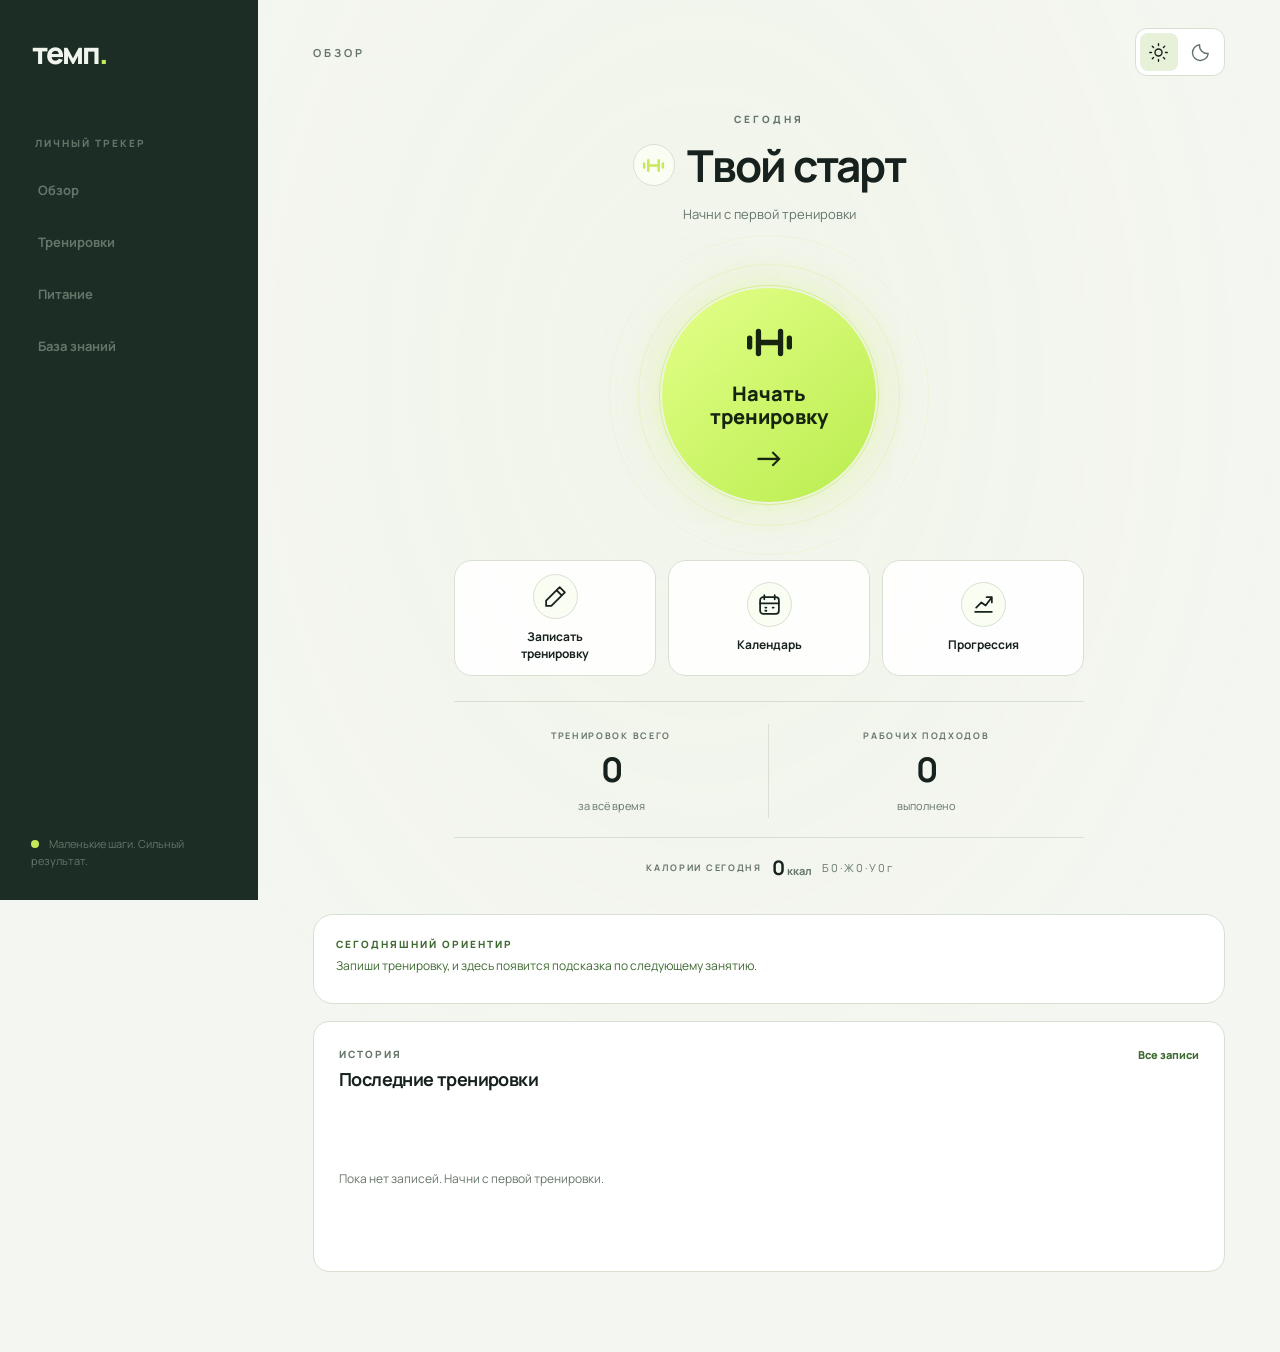
==== commit 79c859d1: "Update Темп web preview" ====
--- a/index.html
+++ b/index.html
@@ -14,7 +14,7 @@
           ? savedTheme : (matchMedia("(prefers-color-scheme: dark)").matches ? "dark" : "light");
       } catch { document.documentElement.dataset.theme = "light"; }
     </script>
-    <link rel="stylesheet" href="./styles.css?v=40" />
+    <link rel="stylesheet" href="./styles.css?v=42" />
     <style>
       .live-past-sets > summary { display: list-item !important; text-align: left !important; justify-content: flex-start !important; }
       .live-past-title { margin-left: 0 !important; margin-right: auto !important; }
@@ -170,6 +170,6 @@
       </main>
       <nav class="mobile-nav" aria-label="Мобильная навигация"><a href="#overview" data-page="overview"><svg class="nav-icon" viewBox="0 0 24 24" aria-hidden="true"><rect x="3" y="3" width="7" height="7" rx="1.5"/><rect x="14" y="3" width="7" height="7" rx="1.5"/><rect x="3" y="14" width="7" height="7" rx="1.5"/><rect x="14" y="14" width="7" height="7" rx="1.5"/></svg><span class="nav-label">Обзор</span></a><a href="#training" data-page="training"><svg class="nav-icon" viewBox="0 0 24 24" aria-hidden="true"><path d="M6 8v8m12-8v8M3 10v4m18-4v4M6 12h12"/><rect x="4" y="6" width="4" height="12" rx="1"/><rect x="16" y="6" width="4" height="12" rx="1"/></svg><span class="nav-label">Тренировки</span></a><a href="#nutrition" data-page="nutrition"><svg class="nav-icon" viewBox="0 0 24 24" aria-hidden="true"><path d="M5 3v6a2 2 0 0 0 4 0V3M7 3v18m12 0V3c-3 2-4 5-4 8h4"/></svg><span class="nav-label">Питание</span></a><a href="#learn" data-page="learn"><svg class="nav-icon" viewBox="0 0 24 24" aria-hidden="true"><path d="M12 5v16m0-16C9 3 5 3 2 4v15c3-1 7-1 10 2 3-3 7-3 10-2V4c-3-1-7-1-10 1Z"/></svg><span class="nav-label">Знания</span></a></nav>
     </div>
-    <script src="./app.js?v=40" type="module"></script>
+    <script src="./app.js?v=41" type="module"></script>
   </body>
 </html>
--- a/styles.css
+++ b/styles.css
@@ -22,7 +22,7 @@
 .hero-actions{display:flex;gap:12px;align-items:stretch;flex-wrap:wrap}.hero-actions .button{gap:12px}.hero-record{background:transparent;color:var(--accent,#d7f365);border:1px solid var(--border-accent,#a4b5a4)}.record-shell{max-width:900px;margin:0 auto;padding:28px 24px 70px;min-height:100dvh}.record-back{display:inline-block;margin-bottom:30px;font-size:13px;font-weight:800;color:var(--positive,#526350)}.record-details{display:grid;gap:16px}.record-shell label{display:grid;gap:7px;font-size:12px;font-weight:800;color:var(--text,#4b594d)}.record-exercise{margin-top:18px}.record-set-row{display:grid;grid-template-columns:90px 1fr 1fr 1fr auto;gap:12px;align-items:end;padding:15px 0;border-bottom:1px solid var(--border,#e5ebe1)}.record-set-number{font-size:12px;font-weight:800;align-self:center}.record-set-row [hidden]{display:none}.record-set-row button{align-self:center}.record-add-set{margin-top:16px}.record-add-exercise{margin:20px 0}.record-save{padding:18px;font-size:14px}.record-shell button:disabled{opacity:.4;cursor:not-allowed}@media(max-width:720px){.hero-actions{flex-wrap:nowrap}.hero-actions .button{flex:1;min-width:0;padding:12px 10px;font-size:11px;gap:5px}.record-shell{padding:22px 18px 50px}.record-set-row{grid-template-columns:1fr 1fr}.record-set-number{grid-column:1/-1}.record-exercise .panel-head{gap:10px}.record-set-row .record-effort{grid-column:1}.record-exercise .form-row{grid-template-columns:1fr}.record-set-row input{min-width:0}}
 
 /* Theme palette. Light colors use the original palette as fallbacks. */
-:root{color-scheme:light}
+:root{color-scheme:light;--canvas:#f4f6f1;--surface:#ffffff;--surface-soft:#f7faf4;--hero:#1b2d24;--tint:#e7f0d8;--accent:#c6e85a;--text:#17211d;--muted:#66756a;--border:#d7e0d2;--border-accent:#8eaf5c;--on-hero:#f7faf4;--positive:#3f6a32;--danger:#b55248;--violet:#6d5ca8}
 :root[data-theme="dark"]{color-scheme:dark;--canvas:#101714;--surface:#1b2520;--surface-soft:#202c25;--hero:#14251c;--tint:#283824;--accent:#d7f365;--text:#eef3ed;--muted:#b0beb2;--border:#35463b;--border-accent:#77945c;--on-hero:#f2f5ee;--positive:#b6d991;--danger:#f2a296;--violet:#c1afea}
 .topbar-actions{display:flex;align-items:center;gap:14px}.theme-switch{display:flex;gap:4px;padding:4px;border:1px solid var(--border,#e1e6dd);border-radius:12px;background:var(--surface,#fff)}.theme-switch button{display:grid;place-items:center;width:38px;height:38px;padding:8px;border:0;border-radius:8px;background:transparent;color:var(--muted,#647365);cursor:pointer}.theme-switch button[aria-pressed="true"]{background:var(--tint,#e7efda);color:var(--text,#17211d)}.theme-switch svg{width:21px;height:21px;fill:none;stroke:currentColor;stroke-width:1.6;stroke-linecap:round;stroke-linejoin:round}.theme-switch button:focus-visible{outline:2px solid var(--accent,#7b9b4d);outline-offset:3px}
 .button-light,.art-core,.timer-actions button.selected,.timer-actions button:hover,.small-button:hover,.exercise-chip:hover{color:#17211d}
